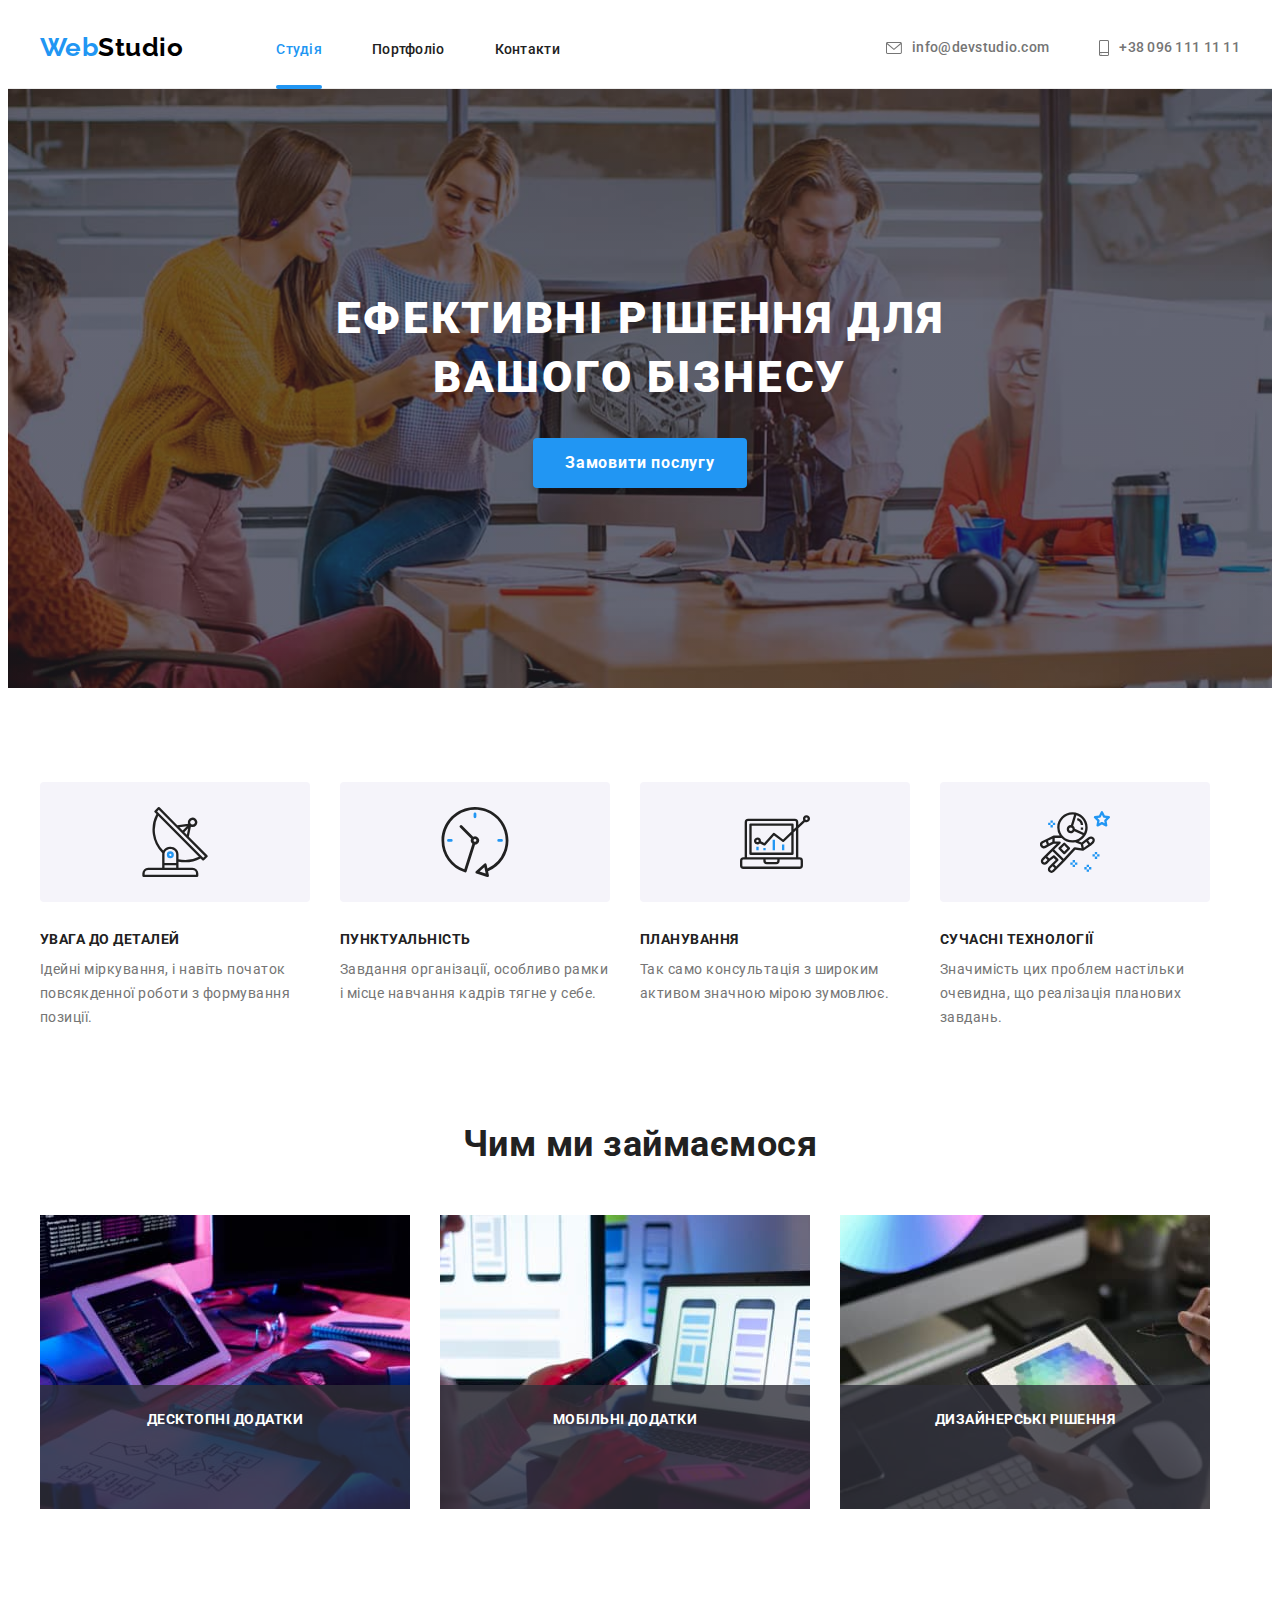
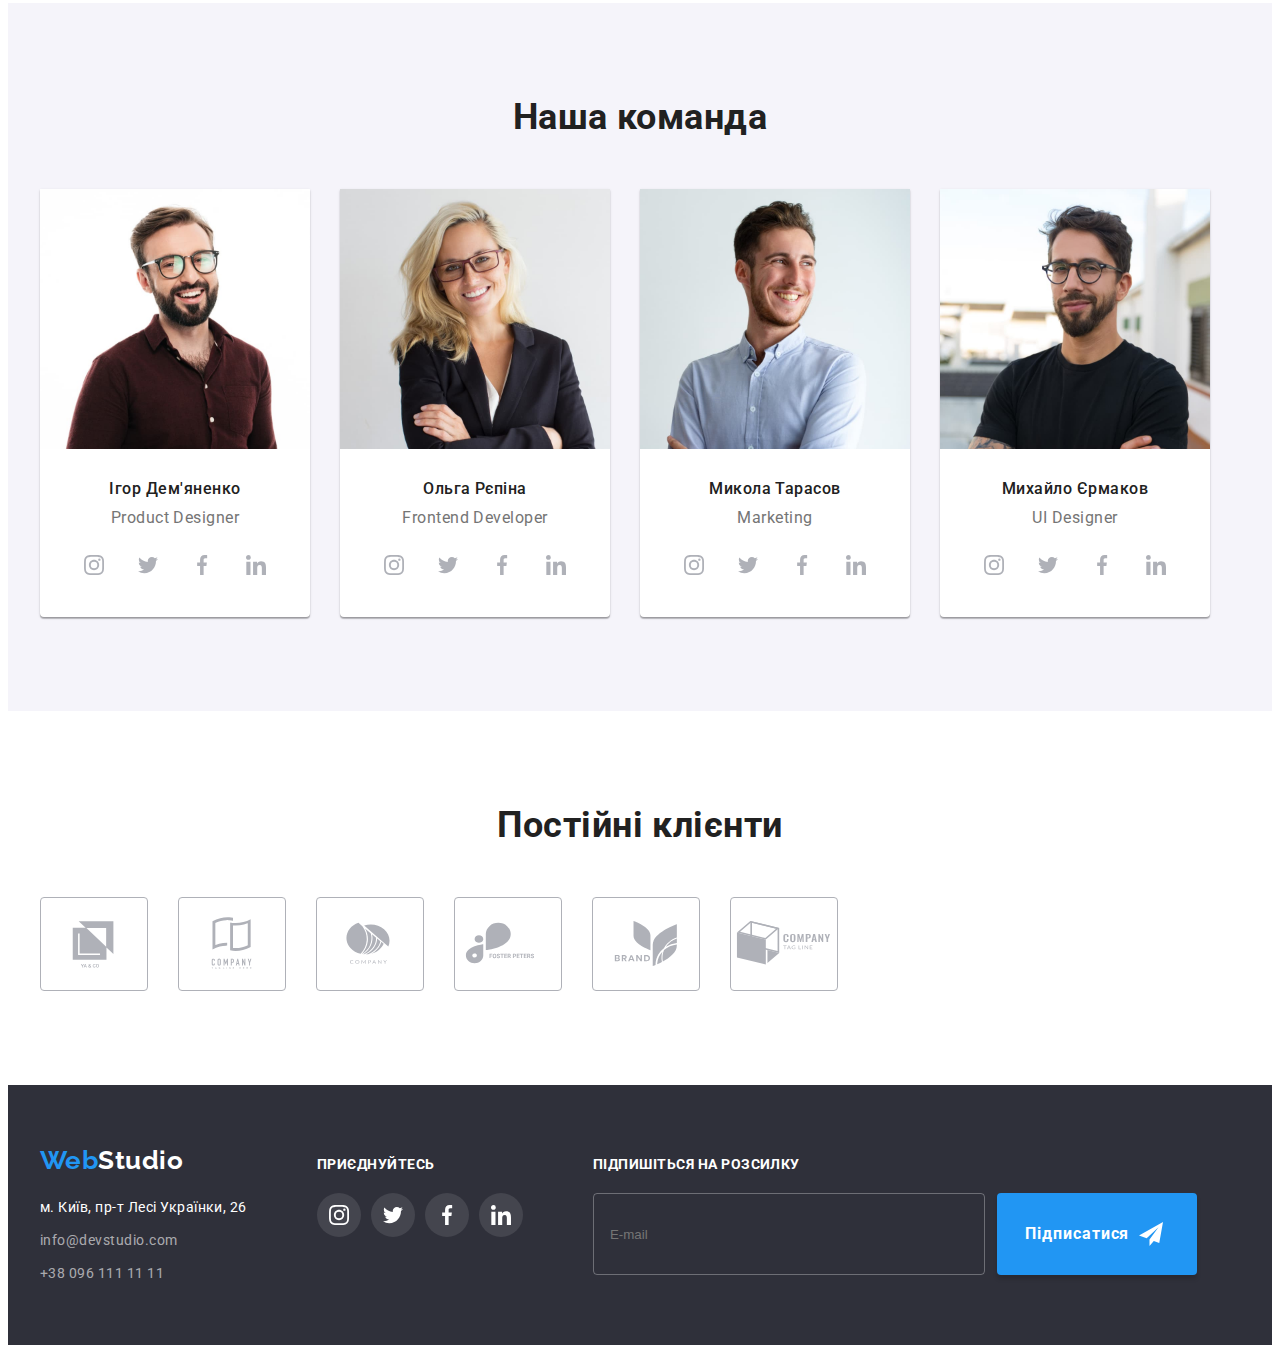
==== index.html @ df845942 "initiolisation commit" ====
<!DOCTYPE html>
<html lang="uk">
  <head>
    <meta charset="UTF-8" />
    <meta http-equiv="X-UA-Compatible" content="IE=edge" />
    <meta name="viewport" content="width=device-width, initial-scale=1.0" />
    <link
      rel="stylesheet"
      href="https://cdnjs.cloudflare.com/ajax/libs/modern-normalize/1.1.0/modern-normalize.min.css"
      integrity="sha512-wpPYUAdjBVSE4KJnH1VR1HeZfpl1ub8YT/NKx4PuQ5NmX2tKuGu6U/JRp5y+Y8XG2tV+wKQpNHVUX03MfMFn9Q=="
      crossorigin="anonymous"
      referrerpolicy="no-referrer"
    />
    <link rel="preconnect" href="https://fonts.googleapis.com" />
    <link rel="preconnect" href="https://fonts.gstatic.com" crossorigin />
    <link rel="preconnect" href="https://fonts.googleapis.com" />
    <link rel="preconnect" href="https://fonts.gstatic.com" crossorigin />
    <link
      href="https://fonts.googleapis.com/css2?family=Raleway:wght@700&family=Roboto:wght@400;500;700;900&display=swap"
      rel="stylesheet"
    />
    <link rel="stylesheet" href="./css/styles.css" />
    <title>WebStudio</title>
  </head>
  <body>
    <header class="header">
      <div class="container header-nav">
        <nav class="flex">
          <a class="logo-header" href="./index.html">
            Web<span class="logo-accent-header">Studio</span></a
          >
          <ul class="list flex main-nav">
            <li class="nav-item">
              <a class="main-nav-link link-current" href="./index.html"
                >Студія</a
              >
            </li>
            <li class="nav-item">
              <a class="main-nav-link" href="./portfolio.html">Портфоліо</a>
            </li>
            <li class="nav-item">
              <a class="main-nav-link" href="">Контакти</a>
            </li>
          </ul>
        </nav>
        <ul class="list flex auth-nav">
          <li class="auth-nav-item">
            <a class="auth-nav-link" href="mailto:info@devstudio.com"
              ><svg class="auth-nav-svg" width="16" height="12">
                <use
                  href="./images/Sprite-optimized.svg#icon-envelope"
                ></use></svg
              >info@devstudio.com</a
            >
          </li>
          <li class="auth-nav-item">
            <a class="auth-nav-link" href="tel:+380961111111"
              ><svg class="auth-nav-svg" width="10" height="16">
                <use
                  href="./images/Sprite-optimized.svg#icon-smartphone"
                ></use></svg
              >+38 096 111 11 11</a
            >
          </li>
        </ul>
      </div>
    </header>
    <main>
      <section class="main-section">
        <div class="container">
          <h1>
            Ефективні рішення для <br />
            вашого бізнесу
          </h1>
          <button class="main-button" type="button" data-modal-open>
            Замовити послугу
          </button>
        </div>
      </section>
      <div class="backdrop is-hidden" data-modal>
        <div class="modal">
          <button class="close-modal" data-modal-close>
            <svg width="11px" height="11px">
              <use href="./images/Sprite-optimized.svg#icon-close-modal"></use>
            </svg>
          </button>
          <form class="data-form form">
            <div class="form-title-container">
              <b class="form-title">Залиште свої дані, ми вам передзвонимо</b>
            </div>

            <div class="form-field">
              <label for="name" class="form-label">Ім'я</label>
              <div class="form-control">
                <input type="text name="name" id="name" class="form-input"/>
                <svg class="form-svg" width="18px" height="18px">
                  <use
                    href="./images/Sprite-optimized.svg#icon-person-form"
                  ></use>
                </svg>
              </div>
            </div>

            <div class="form-field">
              <label for="tel" class="form-label">Телефон</label>
              <div class="form-control">
                <input type="tel" name="tel" id="tel" class="form-input"/>
                <svg class="form-svg" width="18px" height="18px">
                  <use
                    href="./images/Sprite-optimized.svg#icon-phone-form"
                  ></use>
                </svg>
              </div>
            </div>

            <div class="form-field">
              <label for="mail" class="form-label">Пошта</label>
              <div class="form-control">
                <input type="email" name="mail" id="mail" class="form-input" />
                <svg class="form-svg" width="18px" height="18px">
                  <use
                    href="./images/Sprite-optimized.svg#icon-email-form"
                  ></use>
                </svg>
              </div>
            </div>

            <div class="form-field">
              <label for="comment" class="form-label">Коментар</label>
              <textarea
                name="comment"
                id="comment"
                rows="10"
                placeholder="Введіть текст"
              ></textarea>
            </div>
            <div class="checkbox-container">
              <label for="agreement" class="checkbox-label"
                ><input
                  type="checkbox"
                  name=""
                  id="agreement"
                  class="checkbox-input visually-hidden"
                />
                <svg class="checkbox-svg" width="16px" height="15px">
                  <use
                    href="./images/Sprite-optimized.svg#icon-check-form"
                  ></use></svg
                >Погоджуюся з розсилкою та приймаю
                <a href="#" class="agreement-link">Умови договору</a></label
              >
            </div>

            <div class="submit-button-container">
              <button type="submit" class="sumbit-button">Відправити</button>
            </div>
          </form>
        </div>
      </div>

      <section class="advantages-section">
        <div class="container">
          <h2 class="visually-hidden">особливості</h2>
          <ul class="list advantages">
            <li class="advantages-item">
              <div class="background-swg-adwantages">
                <svg width="70" height="70">
                  <use href="./images/Sprite-optimized.svg#icon-antenna"></use>
                </svg>
              </div>
              <h3 class="title-advantage">УВАГА ДО ДЕТАЛЕЙ</h3>
              <p class="text-advantages">
                Ідейні міркування, і навіть початок повсякденної роботи з
                формування позиції.
              </p>
            </li>
            <li class="advantages-item">
              <div class="background-swg-adwantages">
                <svg width="70" height="70">
                  <use href="./images/Sprite-optimized.svg#icon-clock"></use>
                </svg>
              </div>
              <h3 class="title-advantage">ПУНКТУАЛЬНІСТЬ</h3>
              <p class="text-advantages">
                Завдання організації, особливо рамки і місце навчання кадрів
                тягне у себе.
              </p>
            </li>
            <li class="advantages-item">
              <div class="background-swg-adwantages">
                <svg width="70" height="70">
                  <use href="./images/Sprite-optimized.svg#icon-diagram"></use>
                </svg>
              </div>
              <h3 class="title-advantage">ПЛАНУВАННЯ</h3>
              <p class="text-advantages">
                Так само консультація з широким активом значною мірою зумовлює.
              </p>
            </li>
            <li class="advantages-item">
              <div class="background-swg-adwantages">
                <svg width="70" height="70">
                  <use
                    href="./images/Sprite-optimized.svg#icon-astronaut"
                  ></use>
                </svg>
              </div>
              <h3 class="title-advantage">СУЧАСНІ ТЕХНОЛОГІЇ</h3>
              <p class="text-advantages">
                Значимість цих проблем настільки очевидна, що реалізація
                планових завдань.
              </p>
            </li>
          </ul>
        </div>
      </section>

      <section class="employment-section">
        <div class="container">
          <h2 class="employment-title">Чим ми займаємося</h2>
          <ul class="list employment">
            <li class="employment-item">
              <img
                src="images/pic1.jpg"
                alt="рука пише на клавіатурі"
                width="370"
              />
              <div class="employment-text">
                <h3 class="employment-title-img">Десктопні додатки</h3>
              </div>
            </li>
            <li class="employment-item">
              <img
                class="employment-image"
                src="images/pic2.jpg"
                alt="рука тримає телефон"
                width="370"
              />
              <div class="employment-text">
                <h3 class="employment-title-img">Мобільні додатки</h3>
              </div>
            </li>
            <li class="employment-item">
              <img
                src="images/pic3.jpg"
                alt="рука тримає планшет"
                width="370"
              />
              <div class="employment-text">
                <h3 class="employment-title-img">Дизайнерські рішення</h3>
              </div>
            </li>
          </ul>
        </div>
      </section>

      <section class="team-section">
        <div class="container">
          <h2 class="team-title">Наша команда</h2>
          <ul class="list team-list">
            <li class="card-team">
              <img
                src="images/Person1.jpg"
                alt="чоловік в окулярах"
                width="270"
              />
              <h3 class="card-team-title">Ігор Дем'яненко</h3>
              <p class="card-team-text">Product Designer</p>
              <ul class="net-list list">
                <li class="net-list-item">
                  <a href="" class="net-link">
                    <svg class="net-svg" width="20" height="20">
                      <use
                        href="./images/Sprite-optimized.svg#icon-instagram"
                      ></use></svg
                  ></a>
                </li>
                <li class="net-list-item">
                  <a href="" class="net-link"
                    ><svg class="net-svg" width="20" height="20">
                      <use
                        href="./images/Sprite-optimized.svg#icon-twitter"
                      ></use></svg
                  ></a>
                </li>
                <li class="net-list-item">
                  <a href="" class="net-link"
                    ><svg class="net-svg" width="20" height="20">
                      <use
                        href="./images/Sprite-optimized.svg#icon-facebook"
                      ></use></svg
                  ></a>
                </li>
                <li class="net-list-item">
                  <a href="" class="net-link"
                    ><svg class="net-svg" width="20" height="20">
                      <use
                        href="./images/Sprite-optimized.svg#icon-linkedin"
                      ></use></svg
                  ></a>
                </li>
              </ul>
            </li>
            <li class="card-team">
              <img
                src="images/Person2.jpg"
                alt="жінка в окулярах"
                width="270"
              />
              <h3 class="card-team-title">Ольга Рєпіна</h3>
              <p class="card-team-text">Frontend Developer</p>
              <ul class="net-list list">
                <li class="net-list-item">
                  <a href="" class="net-link">
                    <svg class="net-svg" width="20" height="20">
                      <use
                        href="./images/Sprite-optimized.svg#icon-instagram"
                      ></use></svg
                  ></a>
                </li>
                <li class="net-list-item">
                  <a href="" class="net-link"
                    ><svg class="net-svg" width="20" height="20">
                      <use
                        href="./images/Sprite-optimized.svg#icon-twitter"
                      ></use></svg
                  ></a>
                </li>
                <li class="net-list-item">
                  <a href="" class="net-link"
                    ><svg class="net-svg" width="20" height="20">
                      <use
                        href="./images/Sprite-optimized.svg#icon-facebook"
                      ></use></svg
                  ></a>
                </li>
                <li class="net-list-item">
                  <a href="" class="net-link"
                    ><svg class="net-svg" width="20" height="20">
                      <use
                        href="./images/Sprite-optimized.svg#icon-linkedin"
                      ></use></svg
                  ></a>
                </li>
              </ul>
            </li>
            <li class="card-team">
              <img
                src="images/Person3.jpg"
                alt="чоловік посміхається"
                width="270"
              />
              <h3 class="card-team-title">Микола Тарасов</h3>
              <p class="card-team-text">Marketing</p>
              <ul class="net-list list">
                <li class="net-list-item">
                  <a href="" class="net-link">
                    <svg class="net-svg" width="20" height="20">
                      <use
                        href="./images/Sprite-optimized.svg#icon-instagram"
                      ></use></svg
                  ></a>
                </li>
                <li class="net-list-item">
                  <a href="" class="net-link"
                    ><svg class="net-svg" width="20" height="20">
                      <use
                        href="./images/Sprite-optimized.svg#icon-twitter"
                      ></use></svg
                  ></a>
                </li>
                <li class="net-list-item">
                  <a href="" class="net-link"
                    ><svg class="net-svg" width="20" height="20">
                      <use
                        href="./images/Sprite-optimized.svg#icon-facebook"
                      ></use></svg
                  ></a>
                </li>
                <li class="net-list-item">
                  <a href="" class="net-link"
                    ><svg class="net-svg" width="20" height="20">
                      <use
                        href="./images/Sprite-optimized.svg#icon-linkedin"
                      ></use></svg
                  ></a>
                </li>
              </ul>
            </li>
            <li class="card-team">
              <img
                src="images/Person4.jpg"
                alt="чоловік в окулярах посміхається"
                width="270"
              />
              <h3 class="card-team-title">Михайло Єрмаков</h3>
              <p class="card-team-text">UI Designer</p>
              <ul class="net-list list">
                <li class="net-list-item">
                  <a href="" class="net-link">
                    <svg class="net-svg" width="20" height="20">
                      <use
                        href="./images/Sprite-optimized.svg#icon-instagram"
                      ></use></svg
                  ></a>
                </li>
                <li class="net-list-item">
                  <a href="" class="net-link"
                    ><svg class="net-svg" width="20" height="20">
                      <use
                        href="./images/Sprite-optimized.svg#icon-twitter"
                      ></use></svg
                  ></a>
                </li>
                <li class="net-list-item">
                  <a href="" class="net-link"
                    ><svg class="net-svg" width="20" height="20">
                      <use
                        href="./images/Sprite-optimized.svg#icon-facebook"
                      ></use></svg
                  ></a>
                </li>
                <li class="net-list-item">
                  <a href="" class="net-link"
                    ><svg class="net-svg" width="20" height="20">
                      <use
                        href="./images/Sprite-optimized.svg#icon-linkedin"
                      ></use></svg
                  ></a>
                </li>
              </ul>
            </li>
          </ul>
        </div>
      </section>
      <section class="clients-section">
        <div class="container">
          <h2 class="clients-title">Постійні клієнти</h2>
          <ul class="clients-list list">
            <li class="clients-list-item">
              <a href="" class="clients-link"
                ><svg class="clients-svg" width="106" height="60">
                  <use href="./images/Sprite-optimized.svg#icon-Logo"></use>
                </svg>
              </a>
            </li>
            <li class="clients-list-item">
              <a href="" class="clients-link"
                ><svg class="clients-svg" width="106" height="60">
                  <use href="./images/Sprite-optimized.svg#icon-Logo-1"></use>
                </svg>
              </a>
            </li>
            <li class="clients-list-item">
              <a href="" class="clients-link"
                ><svg class="clients-svg" width="106" height="60">
                  <use
                    href="./images/Sprite-optimized.svg#icon-Logo-2"
                  ></use></svg
              ></a>
            </li>
            <li class="clients-list-item">
              <a href="" class="clients-link"
                ><svg class="clients-svg" width="106" height="60">
                  <use
                    href="./images/Sprite-optimized.svg#icon-Logo-3"
                  ></use></svg
              ></a>
            </li>
            <li class="clients-list-item">
              <a href="" class="clients-link"
                ><svg class="clients-svg" width="106" height="60">
                  <use
                    href="./images/Sprite-optimized.svg#icon-Logo-4"
                  ></use></svg
              ></a>
            </li>
            <li class="clients-list-item">
              <a href="" class="clients-link"
                ><svg class="clients-svg" width="106" height="60">
                  <use
                    href="./images/Sprite-optimized.svg#icon-Logo-5"
                  ></use></svg
              ></a>
            </li>
          </ul>
        </div>
      </section>
    </main>
    <footer class="footer">
      <div class="container footer-container">
        <div class="footer-address">
          <a class="logo-footer" href="./index.html">
            Web<span class="logo-accent-footer">Studio</span></a
          >
          <address>
            <ul class="list footer-contacts">
              <li>
                <a
                  class="nav-link-footer"
                  href="https://goo.gl/maps/CPtrU1FHBa2aNyZL9"
                  target="_blank"
                  rel="noopener noreferrer nofollow"
                  >м. Київ, пр-т Лесі Українки, 26</a
                >
              </li>
              <li>
                <a class="nav-footer" href="info@devstudio.com"
                  >info@devstudio.com</a
                >
              </li>
              <li>
                <a class="nav-footer" href="+380961111111">+38 096 111 11 11</a>
              </li>
            </ul>
          </address>
        </div>
        <div>
          <h3 class="footer-link-title">приєднуйтесь</h3>
          <ul class="net-footer-list list">
            <li class="net-footer-list-item">
              <a href="" class="net-footer-link">
                <svg class="net-footer-svg" width="20" height="20">
                  <use
                    href="./images/Sprite-optimized.svg#icon-instagram"
                  ></use></svg
              ></a>
            </li>
            <li class="net-footer-list-item">
              <a href="" class="net-footer-link"
                ><svg class="net-footer-svg" width="20" height="20">
                  <use
                    href="./images/Sprite-optimized.svg#icon-twitter"
                  ></use></svg
              ></a>
            </li>
            <li class="net-footer-list-item">
              <a href="" class="net-footer-link"
                ><svg class="net-footer-svg" width="20" height="20">
                  <use
                    href="./images/Sprite-optimized.svg#icon-facebook"
                  ></use></svg
              ></a>
            </li>
            <li class="net-footer-list-item">
              <a href="" class="net-footer-link"
                ><svg class="net-footer-svg" width="20" height="20">
                  <use
                    href="./images/Sprite-optimized.svg#icon-linkedin"
                  ></use></svg
              ></a>
            </li>
          </ul>
        </div>
        <div>
          <form>
            <h3 class="footer-link-title">Підпишіться на розсилку</h3>
            <div class="footer-form">
              <label for="mail"
                ><input
                  type="email"
                  id="mail"
                  name="mail"
                  class="input-footer"
                  placeholder="E-mail"
              /></label>
              <button type="submit" class="footer-form-button">
                Підписатися <svg class="footer-button-svg" width="24" height="24">
                  <use
                    href="./images/Sprite-optimized.svg#icon-footer-button-svg"
                  ></use>
                </svg>
              </button>
              </div>
          </form>
        </div>
      </div>
    </footer>
    <script src="./js/modal.js"></script>
  </body>
</html>
---- css/styles.css ----
:root{
    --primary-text-color:#757575;
    --primary-title-color: #212121;
    --accent-color: #2196f3;
    --primary-white-color: #fff;
    --cubic-bezier: cubic-bezier(0.4, 0, 0.2, 1)
}

    .visually-hidden {
        position: absolute;
        white-space: nowrap;
        width: 1px;
        height: 1px;
        overflow: hidden;
        border: 0;
        padding: 0;
        clip: rect(0 0 0 0);
        clip-path: inset(50%);
        margin: -1px;}

        img {
            display: block;
            max-width: 100%;
            height: auto;
        }
    
        .list {
            list-style: none}

        h1,
        h2,
        h3,
        h4,
        h5,
        h6,
        p,
        ul {
        padding: 0;
        margin: 0;
        }
        
    .container {
        width: 1200px;
        margin-left: auto;
        margin-right: auto;
        padding: 0 15px;

    }

    .flex {
        display: flex;
        align-items: center;
    }

    .header{
        border-bottom: 1px solid #ECECEC;
    }

    .header-nav{
        display: flex; 
        align-items: center;
        justify-content: space-between;
        }

.logo-header {
    margin-right: 93px;

    color: var(--accent-color);
    font-size: 26px;
    line-height: 1.19;
    font-family: "Raleway", sans-serif;
    font-weight: 700;
    }


body{
    background-color: var(--primary-white-color);
    color: var(--primary-text-color);
    font-family: "Roboto", sans-serif;
    letter-spacing: 0.03em;}

.logo-accent-header{   
    color: #000;}

.logo-accent-footer{
    color: var(--primary-white-color);
}




.main-nav .nav-item:not(:last-child){
    margin-right: 50px;
}

.main-nav-link {
    position: relative;
        padding-top: 32px;
    padding-bottom: 32px;
    
    color: var(--primary-title-color);
    font-weight: 500;
font-size: 14px;
line-height: 1.14;
letter-spacing: 0.02em;

transition: color 250ms var(--cubic-bezier);
}

.main-nav-link::after{
    position: absolute;
    content: '';
    left: 0;
    bottom: 0;
    transform: scaleX(0);
    transition: transform 250ms var(--cubic-bezier);

    
    width: 100%;
    height: 4px;

    background-color: #2196F3;
border-radius: 2px;
}

.main-nav-link:hover::after{
    transform: scaleX(1);

}

.flex .logo-header{
    padding: 24px 0 25px 0;
}

.main-nav-link:hover, .main-nav-link:focus {
color: var(--accent-color);}

.link-current {
    color: var(--accent-color);
    
}

.link-current::after {
    transform: scaleX(1);
        
}


.auth-nav-link {
    display: flex;
    align-items: center;
    gap: 10px;
    padding-top: 32px;
    padding-bottom: 32px;
    
    color: var(--primary-text-color);
    font-weight: 500;
font-size: 14px;
line-height: 1.14;
letter-spacing: 0.02em;

transition: color 250ms var(--cubic-bezier);
}

.auth-nav-link:hover, .auth-nav-link:focus { 
    color: var(--accent-color);
}

.auth-nav-link:hover .auth-nav-svg, .auth-nav-link:focus .auth-nav-svg { 
    fill: var(--accent-color);
}

    .auth-nav .auth-nav-item:not(:last-child){
        margin-right: 50px;
    }

    .auth-nav-svg{
        fill: var(--primary-text-color);
        transition: fill 250ms var(--cubic-bezier);
        }


.main-section{
    padding-top: 200px;
    padding-bottom: 200px;

    text-align: center;

    background-color:#C4C4C4;
    background-image: linear-gradient(to right, rgba(47, 48, 58, 0.4), rgba(47, 48, 58, 0.4)), url(../images/hero-optimized.jpg);
background-repeat: no-repeat;
background-position: 50% 50%;
max-width: 1600px;
margin: 0 auto;
background-size: cover;
}

h1{
    text-align: center;
        margin-left: auto;
    margin-right: auto;

    font-weight: 900;
font-size: 44px;
line-height: 1.35;
letter-spacing: 0.06em;
text-transform: uppercase;
color: var(--primary-white-color); }

.main-button{
margin-top: 30px;
padding: 10px 32px;
border: 0;

    color: var(--primary-white-color);
    background-color: var(--accent-color);
    font-family: inherit;
    font-weight: 700;
font-size: 16px;
line-height: 1.9;
letter-spacing: 0.05em;
box-shadow: 0px 4px 4px rgba(0, 0, 0, 0.15);
border-radius: 4px;
cursor: pointer; 

transition: background-color 250ms var(--cubic-bezier);
}

.main-button:hover, .main-button:focus {
    background-color: #188CE8;
}

.backdrop.is-hidden{
    opacity: 0;
    visibility: hidden;
    pointer-events: none;
}

.backdrop{
    position: fixed;
    top: 0;
    left: 0;
    z-index: 1;
    opacity: 1;

    width: 100%;
    height: 100%;
    background-color:rgba(0, 0, 0, 0.2);

    transition: opacity 250ms var(--cubic-bezier), visibility 250ms var(--cubic-bezier) ;
    }

    .backdrop.is-hidden .modal{
     transform: translate(-50%, -50%) scale(1.1);
     
     
    }

.modal{
    position: absolute;
    top: 50%;
    left: 50%;
    

    width: 528px;
    height: 581px;
    
    background-color: #fff;
    transform: translate(-50%, -50%) scale(1);
    transition: transform 250ms var(--cubic-bezier);
}

.close-modal{
    position: absolute;
    right: 8px;
    top: 8px;
   
    width: 30px;
    height: 30px;
    border-radius: 50%;
    border: 1px solid rgba(0, 0, 0, 0.1);
    cursor: pointer;

    background-color: var(--primary-white-color);
       
    transition: fill 250ms var(--cubic-bezier);
}

.close-modal:hover, .close-modal:focus{
    fill: var(--accent-color);
}

.advantages-section{
padding-top: 94px;
padding-bottom: 94px;}

.advantages {
    display: flex;
    
}

.background-swg-adwantages{
    height: 120px;
    background-color: #F5F4FA;
    margin-bottom: 30px;
    display: flex;
    align-items: center;
    justify-content: center;
    border-radius: 4px;
}

.form{
    width: 528px;
    padding: 40px;
}

.form-title-container{
    margin-bottom: 12px;
    text-align: center;
}

.form-title{
font-weight: 700;
font-size: 20px;
line-height: 1.15;

color: #212121;
}

.form-field{
    display: flex;
    flex-direction: column;
    margin-bottom: 10px;
}

.form-field input{
    height: 40px;
    padding-left: 40px;
    width: 100%;

    border: 1px solid rgba(33, 33, 33, 0.2);
    border-radius: 4px;
}

.form-field input::placeholder{
    color: rgba(117, 117, 117, 0.5);
    }

.form-label{
    margin-bottom: 4px;

    font-size: 12px;
}


textarea{
    height: 120px;
    padding: 12px 16px;

    resize: none;
    font-size: 12px;
    
    border: 1px solid rgba(33, 33, 33, 0.2);
    border-radius: 4px;

    transition: border-color 250ms var(--cubic-bezier);
}

textarea:hover, textarea:focus{
    border-color: var(--accent-color);
}

.checkbox-container{
    position: relative;
    display: flex;
    
    margin-top: 20px;
    
    font-size: 14px;
    line-height: 1.7;
    
}

.checkbox-svg{
    position: absolute;
    top: 50%;
    left: 14px;
    transform: translateY(-50%);

    fill: var(--primary-white-color);
    border: 2px solid #000;
    border-radius: 2px;
    background-color: var(--primary-white-color);
}

.agreement-link{
    position: relative;

    color: var(--accent-color);
    
}

.agreement-link::after{
    position: absolute;
    content: '';
    left: 0;
    bottom: 0;
    width: 100%;
    border-bottom: 1px solid var(--accent-color);
    
    

}

.checkbox-label{
    padding-left: 37px;
}


.checkbox-input:checked + .checkbox-svg{
    fill: var(--primary-white-color);
    background-color: var(--accent-color);
    border: none;
}  


.sumbit-button{
    margin-top: 30px;
    padding: 10px 52px;
    border: 0;
    
    color: var(--primary-white-color);
    background-color: var(--accent-color);
    font-family: inherit;
    font-weight: 700;
    font-size: 16px;
    line-height: 1.9;
    letter-spacing: 0.06em;
    box-shadow: 0px 4px 4px rgba(0, 0, 0, 0.15);
    border-radius: 4px;
    cursor: pointer; 
    
    transition: background-color 250ms var(--cubic-bezier);
    }
    
    .sumbit-button:hover, .sumbit-button:focus {
        background-color: #188CE8;
    }

.submit-button-container{
    display: flex;
    justify-content: center;
}

.form-control{
    position: relative;
}

.form-input{
    font-size: 14px;
    transition: border-color 250ms var(--cubic-bezier);
}

.form-input:hover, .form-input:focus {
    border-color: var(--accent-color);
}

.form-input:hover + .form-svg, .form-input:focus + .form-svg{
    fill: var(--accent-color);
}


.form-svg{
    position: absolute;
    top: 50%;
    left: 12px;
    transform: translateY(-50%);
    transition: fill 250ms var(--cubic-bezier);

    }

.advantages-item{
        width: 270px;
    
}

.advantages-item:not(:last-child){
    margin-right: 30px;
    margin-left: 0;
}

.title-advantage{
    margin-bottom: 10px;
    font-weight: 700;
font-size: 14px;
line-height: 1.14;

color: var(--primary-title-color);}

.text-advantages{
    font-weight: 400;
font-size: 14px;
line-height: 1.7;
}

.employment-section{
    padding-bottom: 94px;
}

.employment-title{
    margin-bottom: 50px;
    text-align: center;
    font-weight: 700;
    font-size: 36px;
    line-height: 1.16;
    
    color: var(--primary-title-color)}

.employment{
    display: flex;
        }

    .employment-item:not(:last-child){
        margin-right: 30px;
    }

    .employment-item{
        position: relative;
        overflow: hidden;
        }

    .employment-text{
        position: absolute;
        width: 100%;
        height: 70px;
        bottom: 0;
                                     
        padding-top: 27px;
        padding-bottom: 27px;

        background-color: rgba(47, 48, 58, 0.8);
    }

    .employment-title-img{
        font-weight: 700;
        font-size: 14px;
line-height: 1.14;
text-align: center;
text-transform: uppercase;

color: #FFFFFF;
    }

    

.team-section {
    padding-top: 94px;
    padding-bottom: 94px;
    background-color: #f5f4fA;}

.team-title{
        margin-bottom: 50px;
    
    text-align: center;
    font-weight: 700;
    font-size: 36px;
    line-height: 1.16;
        color: var(--primary-title-color)}

        .team-list{
            display: flex;
                    }

    

.card-team{ background-color: var(--primary-white-color);
width: 270px;
box-shadow: 0px 1px 3px rgba(0, 0, 0, 0.12), 0px 1px 1px rgba(0, 0, 0, 0.14), 0px 2px 1px rgba(0, 0, 0, 0.2);
border-radius: 0px 0px 4px 4px;

}

.card-team:not(:last-child){
    margin-right: 30px;
}

.card-team-title{
    margin-bottom: 10px;
    margin-top: 30px;

    font-weight: 500;
font-size: 16px;
line-height: 1.2;
text-align: center;
color: var(--primary-title-color);}

.card-team-text {
margin-bottom: 16px;

    font-size: 16px;
line-height: 1.2;
text-align: center;
}

.net-list{
    display: flex;
    justify-content: center;
    gap: 10px;
    padding-bottom: 30px;
}


.net-link {
    display: flex;
    justify-content: center;
    align-items: center;
    height: 44px;
    width: 44px;
    border-radius: 50%;
    
    transition: background-color 250ms var(--cubic-bezier);
   }

.net-link:hover, .net-link:focus{
    background-color: var(--accent-color);
    border-radius: 50%;
}

.net-link:hover .net-svg, .net-link:focus .net-svg{
    fill: var(--primary-white-color);

}

.net-svg{
    fill: #AFB1B8;
    transition: fill 250ms var(--cubic-bezier);
}


.clients-section {
    padding-top: 94px;
    padding-bottom: 94px;
}

.clients-title {
    margin-bottom: 50px;
    
    text-align: center;
    font-weight: 700;
    font-size: 36px;
    line-height: 1.16;
        color: var(--primary-title-color)
}

.clients-list {
    display: flex;
    gap: 30px;
}
.clients-list-item {
    width: calc((100%-150px)/6);
    
}

.clients-link {
    display: flex;
    justify-content: center;
    align-items: center;
    height: 92px;

    border: 1px solid #AFB1B8;
    border-radius: 4px;
   
    transition: border 250ms var(--cubic-bezier);
    }

    .clients-link:hover, .clients-link:focus{
        border: 1px solid var(--accent-color);
        border-radius: 4px; 
    }

    .clients-link:hover .clients-svg,.clients-link:focus .clients-svg{
        fill: var(--accent-color);
    }

.clients-svg{
    fill: #AFB1B8;
    transition: fill 250ms var(--cubic-bezier);
}



.logo-footer {
    display: block;
margin-bottom: 20px;

    color: var(--accent-color);
    font-size: 26px;
    line-height: 1.19;
    font-family: "Raleway", sans-serif;
    font-weight: 700;
    }
.footer-address{
    display: flex;
    flex-direction: column;
    
}

.footer-container{
    display: flex;
    align-items: baseline;
    gap: 70px;
}

.footer-link{
    padding-top: 12px;
}

.footer-link-title{
padding-bottom: 20px;

font-weight: 700;
font-size: 14px;
line-height: 1.14;
text-transform: uppercase;

color: var(--primary-white-color);


}

    .footer-contacts{
        display: flex;
        flex-direction: column;
        gap: 9px;
        }

    .net-footer-list{
        display: flex;
        justify-content: center;
        gap: 10px;
        
    }
    
    
    .net-footer-link {
        display: flex;
        justify-content: center;
        align-items: center;
        height: 44px;
        width: 44px;

        background-color: rgba(255, 255, 255, 0.1);
        border-radius: 50%;
 
        transition: background-color 250ms var(--cubic-bezier);
        }
    
    .net-footer-link:hover, .net-footer-link:focus{
        background-color: var(--accent-color);
        border-radius: 50%;
    }
    
    
    .net-footer-svg{
        fill: var(--primary-white-color)
    }

a {text-decoration: none;}

.portfolio{
padding-top: 94px;
padding-bottom: 94px;    
}

.portfolio-list{
    display: flex;
    justify-content: center;

    margin-bottom: 50px;
}

.portfolio-button-item:not(:last-child){
    margin-right: 8px;
}

    .portfolio-button{
        display: inline-block;
        padding: 6px 22px;

font-family: inherit;
font-weight: 500;
font-size: 16px;
line-height: 1.6;
text-align: center;
border-radius: 4px;
border: 0;
color: var(--primary-title-color);

transition: background-color 250ms var(--cubic-bezier),box-shadow 250ms var(--cubic-bezier),color 250ms var(--cubic-bezier);

}

.portfolio-button:hover, .portfolio-button:focus, .portfolio-button:active{
    color: var(--primary-white-color);
    background-color: var(--accent-color);
    box-shadow: 0px 3px 1px rgba(0, 0, 0, 0.1), 0px 1px 2px rgba(0, 0, 0, 0.08), 0px 2px 2px rgba(0, 0, 0, 0.12);
border-radius: 4px;}

.portfolio-card-title {
    margin-bottom: 4px;

font-weight: 700;
font-size: 18px;
line-height: 2;
letter-spacing: 0.06em;
color: var(--primary-title-color);}

.portfolio-card-border{
    padding: 20px 24px;

    border-bottom: 1px solid #EEEEEE;
    border-left: 1px solid #EEEEEE;
    border-right: 1px solid #EEEEEE;
    }

.galary-list{
    display: flex;
    flex-wrap: wrap;
    margin: -15px;
    }

.galary-list-item{
    width: 370px;
    margin: 15px;
    
}

.galary-list-link{
    display: block;

    transition: box-shadow 250ms var(--cubic-bezier);
}

.galary-list-link:hover, .galary-list-link:focus{
    box-shadow: 0px 1px 1px rgba(0, 0, 0, 0.12), 0px 4px 4px rgba(0, 0, 0, 0.06), 1px 4px 6px rgba(0, 0, 0, 0.16);
}


.overlay-galary-picture {
    position: relative;
    overflow: hidden;
    
}
.overlay-galary-text {
    position: absolute;
    width: 100%;
    height: 100%;
    transition: transform 250ms cubic-bezier(0.4, 0, 0.2, 1);
    
    padding: 63px 24px;

    background-color: rgba(33, 150, 243, 0.9);
    
}

.galary-list-link:hover .overlay-galary-text, .galary-list-link:focus .overlay-galary-text {
    transform: translateY(-100%);
    
    }

.text{
    color: var(--primary-white-color);
    font-size: 18px;
    line-height: 1.55;
}

.text-galary-list{
    color: var(--primary-text-color);
    font-size: 16px;
    line-height: 1.875;
}

.footer {
    background-color: #2f303a;
    padding: 60px 0;

}


address{font-style: normal;}

.nav-footer {
    font-weight: 400;
    font-size: 14px;
    line-height: 1.7;
    color: rgba(255, 255, 255, 0.6);
    
    transition: color 250ms var(--cubic-bezier);
    }

.nav-link-footer{
    font-weight: 400;
    font-size: 14px;
    line-height: 1.7;
    
    color: var(--primary-white-color);
    
}

    .nav-footer:hover, .nav-footer:focus {
        color: var(--accent-color);
    }

    .footer-form-button{
        display: flex;
        align-items: center;
        gap: 10px;

        padding: 10px 28px;
        border: 0;
        min-width: 200px;
        
        text-align: left;
        color: var(--primary-white-color);
        background-color: var(--accent-color);
        font-family: inherit;
        font-weight: 700;
        font-size: 16px;
        line-height: 1.9;
        letter-spacing: 0.06em;
        box-shadow: 0px 4px 4px rgba(0, 0, 0, 0.15);
        border-radius: 4px;
        cursor: pointer; 
        
        transition: background-color 250ms var(--cubic-bezier);
        }
    
.footer-form-button:hover, .footer-form-button:focus {
background-color: #188CE8;
}

.footer-button-svg{
    fill: var(--primary-white-color);
}

.footer-form{
    display: flex;
    gap: 12px;
}

.input-footer{
width: 358px;
height: 50px;

padding: 15px 16px;


background-color: transparent;
color: var(--primary-white-color);

border: 1px solid rgba(255, 255, 255, 0.3);
border-radius: 4px;
}


input:-webkit-autofill,
input:-webkit-autofill:focus {
    transition: background-color 600000s 0s, color 600000s 0s;
}
input[data-autocompleted] {
    background-color: transparent !important;
}

.current{background-color: var(--accent-color);
color: var(--primary-white-color);}
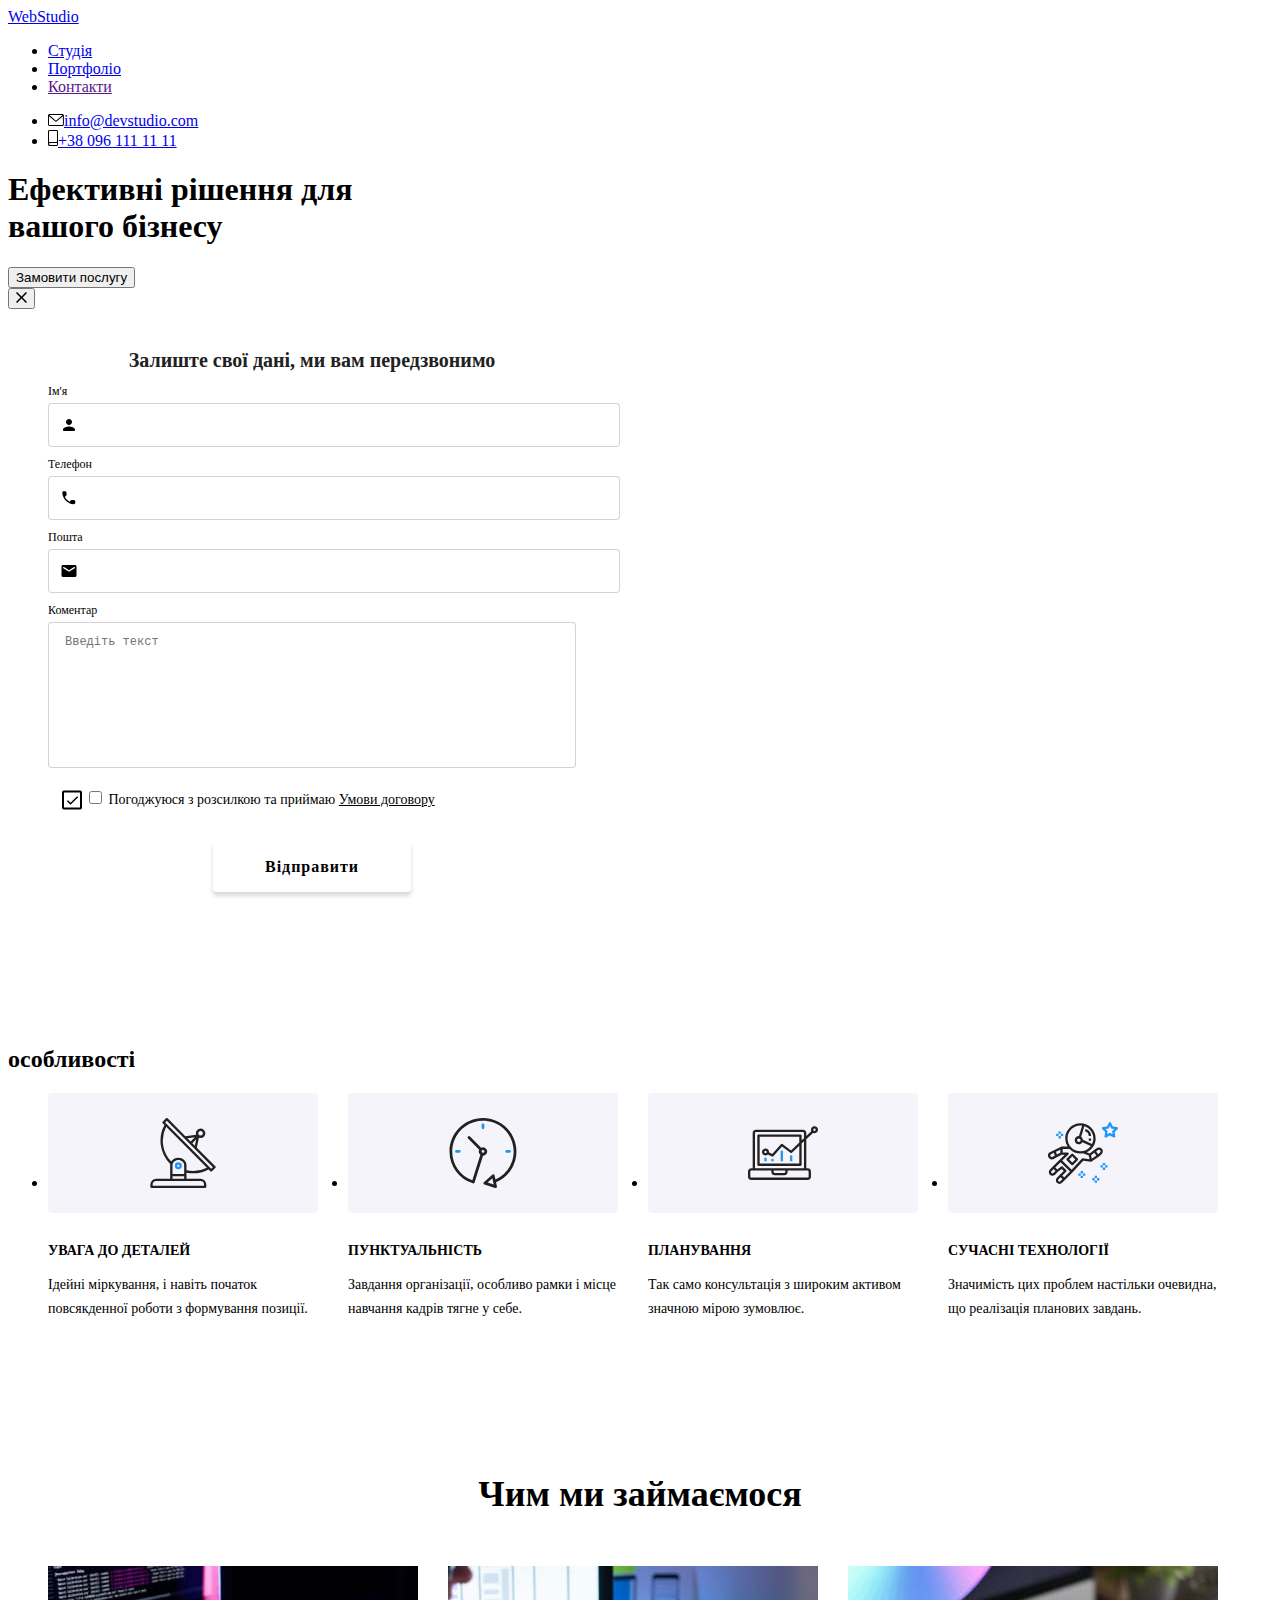
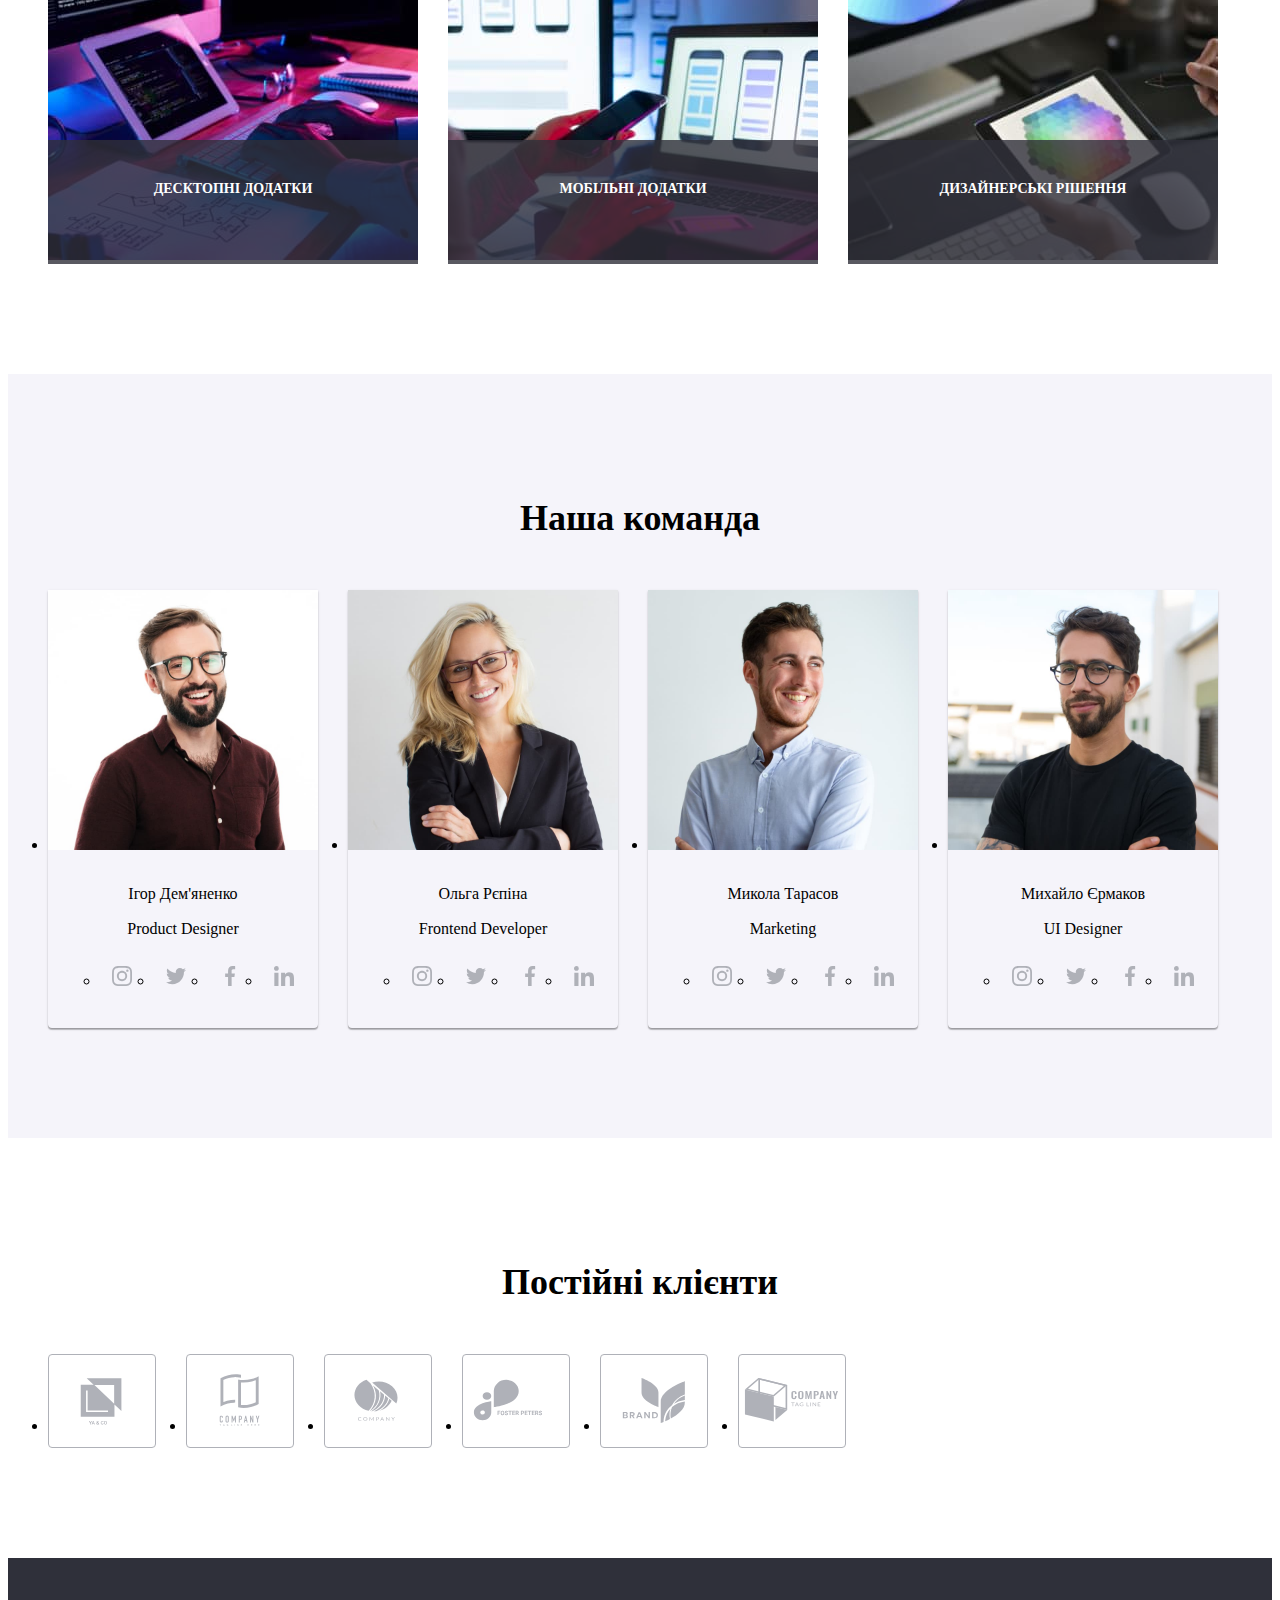
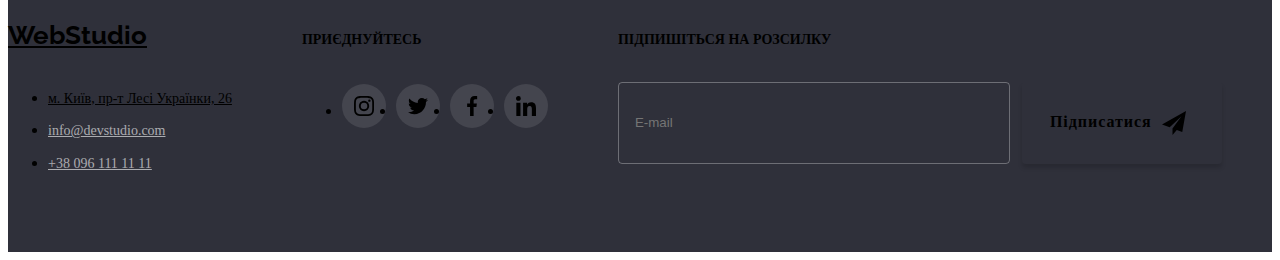
==== commit cd864b35: "started add sass in project" ====
--- a/index.html
+++ b/index.html
@@ -26,36 +26,36 @@
     <header class="header">
       <div class="container header-nav">
         <nav class="flex">
-          <a class="logo-header" href="./index.html">
-            Web<span class="logo-accent-header">Studio</span></a
+          <a class="header__logo" href="./index.html">
+            Web<span class="header__logo-accent">Studio</span></a
           >
           <ul class="list flex main-nav">
-            <li class="nav-item">
-              <a class="main-nav-link link-current" href="./index.html"
+            <li class="main-nav__item">
+              <a class="main-nav__link link-current" href="./index.html"
                 >Студія</a
               >
             </li>
-            <li class="nav-item">
-              <a class="main-nav-link" href="./portfolio.html">Портфоліо</a>
-            </li>
-            <li class="nav-item">
-              <a class="main-nav-link" href="">Контакти</a>
+            <li class="main-nav__item">
+              <a class="main-nav__link" href="./portfolio.html">Портфоліо</a>
+            </li>
+            <li class="main-nav__item">
+              <a class="main-nav__link" href="">Контакти</a>
             </li>
           </ul>
         </nav>
         <ul class="list flex auth-nav">
-          <li class="auth-nav-item">
-            <a class="auth-nav-link" href="mailto:info@devstudio.com"
-              ><svg class="auth-nav-svg" width="16" height="12">
+          <li class="auth-nav__item">
+            <a class="auth-nav__link" href="mailto:info@devstudio.com"
+              ><svg class="auth-nav__icon" width="16" height="12">
                 <use
                   href="./images/Sprite-optimized.svg#icon-envelope"
                 ></use></svg
               >info@devstudio.com</a
             >
           </li>
-          <li class="auth-nav-item">
-            <a class="auth-nav-link" href="tel:+380961111111"
-              ><svg class="auth-nav-svg" width="10" height="16">
+          <li class="auth-nav__item">
+            <a class="auth-nav__link" href="tel:+380961111111"
+              ><svg class="auth-nav__icon" width="10" height="16">
                 <use
                   href="./images/Sprite-optimized.svg#icon-smartphone"
                 ></use></svg
@@ -72,28 +72,31 @@
             Ефективні рішення для <br />
             вашого бізнесу
           </h1>
-          <button class="main-button" type="button" data-modal-open>
+          <button class="main-section__button" type="button" data-modal-open>
             Замовити послугу
           </button>
         </div>
       </section>
       <div class="backdrop is-hidden" data-modal>
         <div class="modal">
-          <button class="close-modal" data-modal-close>
+          <button class="modal__button" data-modal-close>
             <svg width="11px" height="11px">
               <use href="./images/Sprite-optimized.svg#icon-close-modal"></use>
             </svg>
           </button>
           <form class="data-form form">
-            <div class="form-title-container">
-              <b class="form-title">Залиште свої дані, ми вам передзвонимо</b>
+            <div class="form-container">
+              <b class="form-container__title"
+                >Залиште свої дані, ми вам передзвонимо</b
+              >
             </div>
 
             <div class="form-field">
-              <label for="name" class="form-label">Ім'я</label>
+              <label for="name" class="form-field__label">Ім'я</label>
               <div class="form-control">
-                <input type="text name="name" id="name" class="form-input"/>
-                <svg class="form-svg" width="18px" height="18px">
+                <input type="text name="name" id="name"
+                class="form-field__input"/>
+                <svg class="form-field__icon" width="18px" height="18px">
                   <use
                     href="./images/Sprite-optimized.svg#icon-person-form"
                   ></use>
@@ -102,10 +105,15 @@
             </div>
 
             <div class="form-field">
-              <label for="tel" class="form-label">Телефон</label>
+              <label for="tel" class="form-field__label">Телефон</label>
               <div class="form-control">
-                <input type="tel" name="tel" id="tel" class="form-input"/>
-                <svg class="form-svg" width="18px" height="18px">
+                <input
+                  type="tel"
+                  name="tel"
+                  id="tel"
+                  class="form-field__input"
+                />
+                <svg class="form-field__icon" width="18px" height="18px">
                   <use
                     href="./images/Sprite-optimized.svg#icon-phone-form"
                   ></use>
@@ -114,10 +122,15 @@
             </div>
 
             <div class="form-field">
-              <label for="mail" class="form-label">Пошта</label>
+              <label for="mail" class="form-field__label">Пошта</label>
               <div class="form-control">
-                <input type="email" name="mail" id="mail" class="form-input" />
-                <svg class="form-svg" width="18px" height="18px">
+                <input
+                  type="email"
+                  name="mail"
+                  id="mail"
+                  class="form-field__input"
+                />
+                <svg class="form-field__icon" width="18px" height="18px">
                   <use
                     href="./images/Sprite-optimized.svg#icon-email-form"
                   ></use>
@@ -126,7 +139,7 @@
             </div>
 
             <div class="form-field">
-              <label for="comment" class="form-label">Коментар</label>
+              <label for="comment" class="form-field__label">Коментар</label>
               <textarea
                 name="comment"
                 id="comment"
@@ -135,24 +148,32 @@
               ></textarea>
             </div>
             <div class="checkbox-container">
-              <label for="agreement" class="checkbox-label"
+              <label for="agreement" class="checkbox-container__label"
                 ><input
                   type="checkbox"
                   name=""
                   id="agreement"
-                  class="checkbox-input visually-hidden"
+                  class="checkbox-container__input visually-hidden"
                 />
-                <svg class="checkbox-svg" width="16px" height="15px">
+                <svg
+                  class="checkbox-container__icon"
+                  width="16px"
+                  height="15px"
+                >
                   <use
                     href="./images/Sprite-optimized.svg#icon-check-form"
                   ></use></svg
                 >Погоджуюся з розсилкою та приймаю
-                <a href="#" class="agreement-link">Умови договору</a></label
+                <a href="#" class="checkbox-container__link"
+                  >Умови договору</a
+                ></label
               >
             </div>
 
-            <div class="submit-button-container">
-              <button type="submit" class="sumbit-button">Відправити</button>
+            <div class="submit-container">
+              <button type="submit" class="submit-container__button">
+                Відправити
+              </button>
             </div>
           </form>
         </div>
@@ -161,52 +182,52 @@
       <section class="advantages-section">
         <div class="container">
           <h2 class="visually-hidden">особливості</h2>
-          <ul class="list advantages">
-            <li class="advantages-item">
-              <div class="background-swg-adwantages">
+          <ul class="list advantages-section__list">
+            <li class="advantages-section__item">
+              <div class="advantages-section__image">
                 <svg width="70" height="70">
                   <use href="./images/Sprite-optimized.svg#icon-antenna"></use>
                 </svg>
               </div>
-              <h3 class="title-advantage">УВАГА ДО ДЕТАЛЕЙ</h3>
-              <p class="text-advantages">
+              <h3 class="advantages-section__title">УВАГА ДО ДЕТАЛЕЙ</h3>
+              <p class="advantages-section__text">
                 Ідейні міркування, і навіть початок повсякденної роботи з
                 формування позиції.
               </p>
             </li>
-            <li class="advantages-item">
-              <div class="background-swg-adwantages">
+            <li class="advantages-section__item">
+              <div class="advantages-section__image">
                 <svg width="70" height="70">
                   <use href="./images/Sprite-optimized.svg#icon-clock"></use>
                 </svg>
               </div>
-              <h3 class="title-advantage">ПУНКТУАЛЬНІСТЬ</h3>
-              <p class="text-advantages">
+              <h3 class="advantages-section__title">ПУНКТУАЛЬНІСТЬ</h3>
+              <p class="advantages-section__text">
                 Завдання організації, особливо рамки і місце навчання кадрів
                 тягне у себе.
               </p>
             </li>
-            <li class="advantages-item">
-              <div class="background-swg-adwantages">
+            <li class="advantages-section__item">
+              <div class="advantages-section__image">
                 <svg width="70" height="70">
                   <use href="./images/Sprite-optimized.svg#icon-diagram"></use>
                 </svg>
               </div>
-              <h3 class="title-advantage">ПЛАНУВАННЯ</h3>
-              <p class="text-advantages">
+              <h3 class="advantages-section__title">ПЛАНУВАННЯ</h3>
+              <p class="advantages-section__text">
                 Так само консультація з широким активом значною мірою зумовлює.
               </p>
             </li>
-            <li class="advantages-item">
-              <div class="background-swg-adwantages">
+            <li class="advantages-section__item">
+              <div class="advantages-section__image">
                 <svg width="70" height="70">
                   <use
                     href="./images/Sprite-optimized.svg#icon-astronaut"
                   ></use>
                 </svg>
               </div>
-              <h3 class="title-advantage">СУЧАСНІ ТЕХНОЛОГІЇ</h3>
-              <p class="text-advantages">
+              <h3 class="advantages-section__title">СУЧАСНІ ТЕХНОЛОГІЇ</h3>
+              <p class="advantages-section__text">
                 Значимість цих проблем настільки очевидна, що реалізація
                 планових завдань.
               </p>
@@ -217,37 +238,38 @@
 
       <section class="employment-section">
         <div class="container">
-          <h2 class="employment-title">Чим ми займаємося</h2>
-          <ul class="list employment">
-            <li class="employment-item">
+          <h2 class="employment-section__title">Чим ми займаємося</h2>
+          <ul class="list employment-section__list">
+            <li class="employment-section__item">
               <img
                 src="images/pic1.jpg"
                 alt="рука пише на клавіатурі"
                 width="370"
               />
-              <div class="employment-text">
-                <h3 class="employment-title-img">Десктопні додатки</h3>
-              </div>
-            </li>
-            <li class="employment-item">
+              <div class="employment-section__text">
+                <h3 class="employment-section__subtitle">Десктопні додатки</h3>
+              </div>
+            </li>
+            <li class="employment-section__item">
               <img
-                class="employment-image"
                 src="images/pic2.jpg"
                 alt="рука тримає телефон"
                 width="370"
               />
-              <div class="employment-text">
-                <h3 class="employment-title-img">Мобільні додатки</h3>
-              </div>
-            </li>
-            <li class="employment-item">
+              <div class="employment-section__text">
+                <h3 class="employment-section__subtitle">Мобільні додатки</h3>
+              </div>
+            </li>
+            <li class="employment-section__item">
               <img
                 src="images/pic3.jpg"
                 alt="рука тримає планшет"
                 width="370"
               />
-              <div class="employment-text">
-                <h3 class="employment-title-img">Дизайнерські рішення</h3>
+              <div class="employment-section__text">
+                <h3 class="employment-section__subtitle">
+                  Дизайнерські рішення
+                </h3>
               </div>
             </li>
           </ul>
@@ -256,44 +278,44 @@
 
       <section class="team-section">
         <div class="container">
-          <h2 class="team-title">Наша команда</h2>
-          <ul class="list team-list">
-            <li class="card-team">
+          <h2 class="team-section__title">Наша команда</h2>
+          <ul class="list team-section__list">
+            <li class="team-section__item">
               <img
                 src="images/Person1.jpg"
                 alt="чоловік в окулярах"
                 width="270"
               />
-              <h3 class="card-team-title">Ігор Дем'яненко</h3>
-              <p class="card-team-text">Product Designer</p>
+              <h3 class="team-section__subtitle">Ігор Дем'яненко</h3>
+              <p class="team-section__text">Product Designer</p>
               <ul class="net-list list">
-                <li class="net-list-item">
-                  <a href="" class="net-link">
-                    <svg class="net-svg" width="20" height="20">
+                <li class="net-list__item">
+                  <a href="" class="net-list__link">
+                    <svg class="net-list__icon" width="20" height="20">
                       <use
                         href="./images/Sprite-optimized.svg#icon-instagram"
                       ></use></svg
                   ></a>
                 </li>
-                <li class="net-list-item">
-                  <a href="" class="net-link"
-                    ><svg class="net-svg" width="20" height="20">
+                <li class="net-list__item">
+                  <a href="" class="net-list__link"
+                    ><svg class="net-list__icon" width="20" height="20">
                       <use
                         href="./images/Sprite-optimized.svg#icon-twitter"
                       ></use></svg
                   ></a>
                 </li>
-                <li class="net-list-item">
-                  <a href="" class="net-link"
-                    ><svg class="net-svg" width="20" height="20">
+                <li class="net-list__item">
+                  <a href="" class="net-list__link"
+                    ><svg class="net-list__icon" width="20" height="20">
                       <use
                         href="./images/Sprite-optimized.svg#icon-facebook"
                       ></use></svg
                   ></a>
                 </li>
-                <li class="net-list-item">
-                  <a href="" class="net-link"
-                    ><svg class="net-svg" width="20" height="20">
+                <li class="net-list__item">
+                  <a href="" class="net-list__link"
+                    ><svg class="net-list__icon" width="20" height="20">
                       <use
                         href="./images/Sprite-optimized.svg#icon-linkedin"
                       ></use></svg
@@ -301,42 +323,42 @@
                 </li>
               </ul>
             </li>
-            <li class="card-team">
+            <li class="team-section__item">
               <img
                 src="images/Person2.jpg"
                 alt="жінка в окулярах"
                 width="270"
               />
-              <h3 class="card-team-title">Ольга Рєпіна</h3>
-              <p class="card-team-text">Frontend Developer</p>
+              <h3 class="team-section__subtitle">Ольга Рєпіна</h3>
+              <p class="team-section__text">Frontend Developer</p>
               <ul class="net-list list">
-                <li class="net-list-item">
-                  <a href="" class="net-link">
-                    <svg class="net-svg" width="20" height="20">
+                <li class="net-list__item">
+                  <a href="" class="net-list__link">
+                    <svg class="net-list__icon" width="20" height="20">
                       <use
                         href="./images/Sprite-optimized.svg#icon-instagram"
                       ></use></svg
                   ></a>
                 </li>
-                <li class="net-list-item">
-                  <a href="" class="net-link"
-                    ><svg class="net-svg" width="20" height="20">
+                <li class="net-list__item">
+                  <a href="" class="net-list__link"
+                    ><svg class="net-list__icon" width="20" height="20">
                       <use
                         href="./images/Sprite-optimized.svg#icon-twitter"
                       ></use></svg
                   ></a>
                 </li>
-                <li class="net-list-item">
-                  <a href="" class="net-link"
-                    ><svg class="net-svg" width="20" height="20">
+                <li class="net-list__item">
+                  <a href="" class="net-list__link"
+                    ><svg class="net-list__icon" width="20" height="20">
                       <use
                         href="./images/Sprite-optimized.svg#icon-facebook"
                       ></use></svg
                   ></a>
                 </li>
-                <li class="net-list-item">
-                  <a href="" class="net-link"
-                    ><svg class="net-svg" width="20" height="20">
+                <li class="net-list__item">
+                  <a href="" class="net-list__link"
+                    ><svg class="net-list__icon" width="20" height="20">
                       <use
                         href="./images/Sprite-optimized.svg#icon-linkedin"
                       ></use></svg
@@ -344,42 +366,42 @@
                 </li>
               </ul>
             </li>
-            <li class="card-team">
+            <li class="team-section__item">
               <img
                 src="images/Person3.jpg"
                 alt="чоловік посміхається"
                 width="270"
               />
-              <h3 class="card-team-title">Микола Тарасов</h3>
-              <p class="card-team-text">Marketing</p>
+              <h3 class="team-section__subtitle">Микола Тарасов</h3>
+              <p class="team-section__text">Marketing</p>
               <ul class="net-list list">
-                <li class="net-list-item">
-                  <a href="" class="net-link">
-                    <svg class="net-svg" width="20" height="20">
+                <li class="net-list__item">
+                  <a href="" class="net-list__link">
+                    <svg class="net-list__icon" width="20" height="20">
                       <use
                         href="./images/Sprite-optimized.svg#icon-instagram"
                       ></use></svg
                   ></a>
                 </li>
-                <li class="net-list-item">
-                  <a href="" class="net-link"
-                    ><svg class="net-svg" width="20" height="20">
+                <li class="net-list__item">
+                  <a href="" class="net-list__link"
+                    ><svg class="net-list__icon" width="20" height="20">
                       <use
                         href="./images/Sprite-optimized.svg#icon-twitter"
                       ></use></svg
                   ></a>
                 </li>
-                <li class="net-list-item">
-                  <a href="" class="net-link"
-                    ><svg class="net-svg" width="20" height="20">
+                <li class="net-list__item">
+                  <a href="" class="net-list__link"
+                    ><svg class="net-list__icon" width="20" height="20">
                       <use
                         href="./images/Sprite-optimized.svg#icon-facebook"
                       ></use></svg
                   ></a>
                 </li>
-                <li class="net-list-item">
-                  <a href="" class="net-link"
-                    ><svg class="net-svg" width="20" height="20">
+                <li class="net-list__item">
+                  <a href="" class="net-list__link"
+                    ><svg class="net-list__icon" width="20" height="20">
                       <use
                         href="./images/Sprite-optimized.svg#icon-linkedin"
                       ></use></svg
@@ -387,46 +409,47 @@
                 </li>
               </ul>
             </li>
-            <li class="card-team">
+            <li class="team-section__item">
               <img
                 src="images/Person4.jpg"
                 alt="чоловік в окулярах посміхається"
                 width="270"
               />
-              <h3 class="card-team-title">Михайло Єрмаков</h3>
-              <p class="card-team-text">UI Designer</p>
+              <h3 class="team-section__subtitle">Михайло Єрмаков</h3>
+              <p class="team-section__text">UI Designer</p>
               <ul class="net-list list">
-                <li class="net-list-item">
-                  <a href="" class="net-link">
-                    <svg class="net-svg" width="20" height="20">
+                <li class="net-list__item">
+                  <a href="" class="net-list__link">
+                    <svg class="net-list__icon" width="20" height="20">
                       <use
                         href="./images/Sprite-optimized.svg#icon-instagram"
                       ></use></svg
                   ></a>
                 </li>
-                <li class="net-list-item">
-                  <a href="" class="net-link"
-                    ><svg class="net-svg" width="20" height="20">
+                <li class="net-list__item">
+                  <a href="" class="net-list__link"
+                    ><svg class="net-list__icon" width="20" height="20">
                       <use
                         href="./images/Sprite-optimized.svg#icon-twitter"
                       ></use></svg
                   ></a>
                 </li>
-                <li class="net-list-item">
-                  <a href="" class="net-link"
-                    ><svg class="net-svg" width="20" height="20">
+                <li class="net-list__item">
+                  <a href="" class="net-list__link"
+                    ><svg class="net-list__icon" width="20" height="20">
                       <use
                         href="./images/Sprite-optimized.svg#icon-facebook"
                       ></use></svg
                   ></a>
                 </li>
-                <li class="net-list-item">
-                  <a href="" class="net-link"
-                    ><svg class="net-svg" width="20" height="20">
+                <li class="net-list__item">
+                  <a href="" class="net-list__link"
+                    ><svg class="net-list__icon" width="20" height="20">
                       <use
                         href="./images/Sprite-optimized.svg#icon-linkedin"
-                      ></use></svg
-                  ></a>
+                      ></use>
+                    </svg>
+                  </a>
                 </li>
               </ul>
             </li>
@@ -435,49 +458,49 @@
       </section>
       <section class="clients-section">
         <div class="container">
-          <h2 class="clients-title">Постійні клієнти</h2>
-          <ul class="clients-list list">
-            <li class="clients-list-item">
-              <a href="" class="clients-link"
-                ><svg class="clients-svg" width="106" height="60">
+          <h2 class="clients-section__title">Постійні клієнти</h2>
+          <ul class="clients-section__list list">
+            <li class="clients-section__item">
+              <a href="" class="clients-section__link"
+                ><svg class="clients-section__icon" width="106" height="60">
                   <use href="./images/Sprite-optimized.svg#icon-Logo"></use>
                 </svg>
               </a>
             </li>
-            <li class="clients-list-item">
-              <a href="" class="clients-link"
-                ><svg class="clients-svg" width="106" height="60">
+            <li class="clients-section__item">
+              <a href="" class="clients-section__link"
+                ><svg class="clients-section__icon" width="106" height="60">
                   <use href="./images/Sprite-optimized.svg#icon-Logo-1"></use>
                 </svg>
               </a>
             </li>
-            <li class="clients-list-item">
-              <a href="" class="clients-link"
-                ><svg class="clients-svg" width="106" height="60">
+            <li class="clients-section__item">
+              <a href="" class="clients-section__link"
+                ><svg class="clients-section__icon" width="106" height="60">
                   <use
                     href="./images/Sprite-optimized.svg#icon-Logo-2"
                   ></use></svg
               ></a>
             </li>
-            <li class="clients-list-item">
-              <a href="" class="clients-link"
-                ><svg class="clients-svg" width="106" height="60">
+            <li class="clients-section__item">
+              <a href="" class="clients-section__link"
+                ><svg class="clients-section__icon" width="106" height="60">
                   <use
                     href="./images/Sprite-optimized.svg#icon-Logo-3"
                   ></use></svg
               ></a>
             </li>
-            <li class="clients-list-item">
-              <a href="" class="clients-link"
-                ><svg class="clients-svg" width="106" height="60">
+            <li class="clients-section__item">
+              <a href="" class="clients-section__link"
+                ><svg class="clients-section__icon" width="106" height="60">
                   <use
                     href="./images/Sprite-optimized.svg#icon-Logo-4"
                   ></use></svg
               ></a>
             </li>
-            <li class="clients-list-item">
-              <a href="" class="clients-link"
-                ><svg class="clients-svg" width="106" height="60">
+            <li class="clients-section__item">
+              <a href="" class="clients-section__link"
+                ><svg class="clients-section__icon" width="106" height="60">
                   <use
                     href="./images/Sprite-optimized.svg#icon-Logo-5"
                   ></use></svg
@@ -489,15 +512,15 @@
     </main>
     <footer class="footer">
       <div class="container footer-container">
-        <div class="footer-address">
-          <a class="logo-footer" href="./index.html">
-            Web<span class="logo-accent-footer">Studio</span></a
+        <div class="footer__address">
+          <a class="footer__logo" href="./index.html">
+            Web<span class="footer__logo-accent">Studio</span></a
           >
           <address>
-            <ul class="list footer-contacts">
+            <ul class="list footer__contacts">
               <li>
                 <a
-                  class="nav-link-footer"
+                  class="footer__nav-link"
                   href="https://goo.gl/maps/CPtrU1FHBa2aNyZL9"
                   target="_blank"
                   rel="noopener noreferrer nofollow"
@@ -505,46 +528,48 @@
                 >
               </li>
               <li>
-                <a class="nav-footer" href="info@devstudio.com"
+                <a class="footer__nav" href="info@devstudio.com"
                   >info@devstudio.com</a
                 >
               </li>
               <li>
-                <a class="nav-footer" href="+380961111111">+38 096 111 11 11</a>
+                <a class="footer__nav" href="+380961111111"
+                  >+38 096 111 11 11</a
+                >
               </li>
             </ul>
           </address>
         </div>
         <div>
-          <h3 class="footer-link-title">приєднуйтесь</h3>
-          <ul class="net-footer-list list">
-            <li class="net-footer-list-item">
-              <a href="" class="net-footer-link">
-                <svg class="net-footer-svg" width="20" height="20">
+          <h3 class="footer__link-title">приєднуйтесь</h3>
+          <ul class="footer__net-list list">
+            <li class="footer__net-item">
+              <a href="" class="footer__net-link">
+                <svg class="footer__net-icon" width="20" height="20">
                   <use
                     href="./images/Sprite-optimized.svg#icon-instagram"
                   ></use></svg
               ></a>
             </li>
-            <li class="net-footer-list-item">
-              <a href="" class="net-footer-link"
-                ><svg class="net-footer-svg" width="20" height="20">
+            <li class="footer__net-item">
+              <a href="" class="footer__net-link"
+                ><svg class="footer__net-icon" width="20" height="20">
                   <use
                     href="./images/Sprite-optimized.svg#icon-twitter"
                   ></use></svg
               ></a>
             </li>
-            <li class="net-footer-list-item">
-              <a href="" class="net-footer-link"
-                ><svg class="net-footer-svg" width="20" height="20">
+            <li class="footer__net-item">
+              <a href="" class="footer__net-link"
+                ><svg class="footer__net-icon" width="20" height="20">
                   <use
                     href="./images/Sprite-optimized.svg#icon-facebook"
                   ></use></svg
               ></a>
             </li>
-            <li class="net-footer-list-item">
-              <a href="" class="net-footer-link"
-                ><svg class="net-footer-svg" width="20" height="20">
+            <li class="footer__net-item">
+              <a href="" class="footer__net-link"
+                ><svg class="footer__net-icon" width="20" height="20">
                   <use
                     href="./images/Sprite-optimized.svg#icon-linkedin"
                   ></use></svg
@@ -554,24 +579,25 @@
         </div>
         <div>
           <form>
-            <h3 class="footer-link-title">Підпишіться на розсилку</h3>
-            <div class="footer-form">
+            <h3 class="footer__link-title">Підпишіться на розсилку</h3>
+            <div class="footer__form">
               <label for="mail"
                 ><input
                   type="email"
                   id="mail"
                   name="mail"
-                  class="input-footer"
+                  class="footer__input"
                   placeholder="E-mail"
               /></label>
-              <button type="submit" class="footer-form-button">
-                Підписатися <svg class="footer-button-svg" width="24" height="24">
+              <button type="submit" class="footer__form-button">
+                Підписатися
+                <svg class="footer__button-icon" width="24" height="24">
                   <use
                     href="./images/Sprite-optimized.svg#icon-footer-button-svg"
                   ></use>
                 </svg>
               </button>
-              </div>
+            </div>
           </form>
         </div>
       </div>
--- a/css/styles.css
+++ b/css/styles.css
@@ -1,4 +1,4 @@
-:root{
+/* :root{
     --primary-text-color:#757575;
     --primary-title-color: #212121;
     --accent-color: #2196f3;
@@ -62,7 +62,7 @@
         justify-content: space-between;
         }
 
-.logo-header {
+.header__logo {
     margin-right: 93px;
 
     color: var(--accent-color);
@@ -71,43 +71,43 @@
     font-family: "Raleway", sans-serif;
     font-weight: 700;
     }
-
-
-body{
+ */
+
+/* body{
     background-color: var(--primary-white-color);
     color: var(--primary-text-color);
     font-family: "Roboto", sans-serif;
-    letter-spacing: 0.03em;}
-
-.logo-accent-header{   
-    color: #000;}
-
-.logo-accent-footer{
+    letter-spacing: 0.03em;} */
+
+/* .header__logo-accent{   
+    color: #000;} */
+
+.footer__logo-accent{
     color: var(--primary-white-color);
 }
 
 
 
 
-.main-nav .nav-item:not(:last-child){
+/* .main-nav .main-nav__item:not(:last-child){
     margin-right: 50px;
-}
-
-.main-nav-link {
-    position: relative;
-        padding-top: 32px;
-    padding-bottom: 32px;
-    
-    color: var(--primary-title-color);
-    font-weight: 500;
+} */
+
+/* .main-nav__link {
+position: relative;
+padding-top: 32px;
+padding-bottom: 32px;
+
+color: var(--primary-title-color);
+font-weight: 500;
 font-size: 14px;
 line-height: 1.14;
 letter-spacing: 0.02em;
 
 transition: color 250ms var(--cubic-bezier);
-}
-
-.main-nav-link::after{
+} */
+
+/* .main-nav__link::after{
     position: absolute;
     content: '';
     left: 0;
@@ -121,21 +121,21 @@
 
     background-color: #2196F3;
 border-radius: 2px;
-}
-
-.main-nav-link:hover::after{
+} */
+
+/* .main-nav__link:hover::after{
     transform: scaleX(1);
 
-}
-
-.flex .logo-header{
+} */
+
+/* .flex .header__logo{
     padding: 24px 0 25px 0;
-}
-
-.main-nav-link:hover, .main-nav-link:focus {
-color: var(--accent-color);}
-
-.link-current {
+} */
+
+/* .main-nav__link:hover, .main-nav__link:focus {
+color: var(--accent-color);} */
+
+/* .link-current {
     color: var(--accent-color);
     
 }
@@ -143,10 +143,10 @@
 .link-current::after {
     transform: scaleX(1);
         
-}
-
-
-.auth-nav-link {
+} */
+
+
+/* .auth-nav__link {
     display: flex;
     align-items: center;
     gap: 10px;
@@ -162,25 +162,25 @@
 transition: color 250ms var(--cubic-bezier);
 }
 
-.auth-nav-link:hover, .auth-nav-link:focus { 
+.auth-nav__link:hover, .auth-nav__link:focus { 
     color: var(--accent-color);
 }
 
-.auth-nav-link:hover .auth-nav-svg, .auth-nav-link:focus .auth-nav-svg { 
+.auth-nav__link:hover .auth-nav__icon, .auth-nav__link:focus .auth-nav__icon { 
     fill: var(--accent-color);
-}
-
-    .auth-nav .auth-nav-item:not(:last-child){
+} */
+
+    /* .auth-nav .auth-nav__item:not(:last-child){
         margin-right: 50px;
     }
 
-    .auth-nav-svg{
+    .auth-nav__icon{
         fill: var(--primary-text-color);
         transition: fill 250ms var(--cubic-bezier);
-        }
-
-
-.main-section{
+        } */
+
+
+/* .main-section{
     padding-top: 200px;
     padding-bottom: 200px;
 
@@ -205,9 +205,9 @@
 line-height: 1.35;
 letter-spacing: 0.06em;
 text-transform: uppercase;
-color: var(--primary-white-color); }
-
-.main-button{
+color: var(--primary-white-color); } */
+
+/* .main-section__button{
 margin-top: 30px;
 padding: 10px 32px;
 border: 0;
@@ -224,13 +224,13 @@
 cursor: pointer; 
 
 transition: background-color 250ms var(--cubic-bezier);
-}
-
-.main-button:hover, .main-button:focus {
+} */
+
+/* .main-section__button:hover, .main-section__button:focus {
     background-color: #188CE8;
-}
-
-.backdrop.is-hidden{
+} */
+
+/* .backdrop.is-hidden{
     opacity: 0;
     visibility: hidden;
     pointer-events: none;
@@ -254,9 +254,9 @@
      transform: translate(-50%, -50%) scale(1.1);
      
      
-    }
-
-.modal{
+    } */
+
+/* .modal{
     position: absolute;
     top: 50%;
     left: 50%;
@@ -268,13 +268,13 @@
     background-color: #fff;
     transform: translate(-50%, -50%) scale(1);
     transition: transform 250ms var(--cubic-bezier);
-}
-
-.close-modal{
+} */
+
+/* .modal__button{
     position: absolute;
     right: 8px;
     top: 8px;
-   
+    
     width: 30px;
     height: 30px;
     border-radius: 50%;
@@ -282,24 +282,24 @@
     cursor: pointer;
 
     background-color: var(--primary-white-color);
-       
+    
     transition: fill 250ms var(--cubic-bezier);
-}
-
-.close-modal:hover, .close-modal:focus{
+} */
+
+/* .modal__button:hover, .modal__button:focus{
     fill: var(--accent-color);
-}
+} */
 
 .advantages-section{
 padding-top: 94px;
 padding-bottom: 94px;}
 
-.advantages {
-    display: flex;
-    
-}
-
-.background-swg-adwantages{
+.advantages-section__list {
+    display: flex;
+    
+}
+
+.advantages-section__image{
     height: 120px;
     background-color: #F5F4FA;
     margin-bottom: 30px;
@@ -314,12 +314,12 @@
     padding: 40px;
 }
 
-.form-title-container{
+.form-container{
     margin-bottom: 12px;
     text-align: center;
 }
 
-.form-title{
+.form-container__title{
 font-weight: 700;
 font-size: 20px;
 line-height: 1.15;
@@ -346,7 +346,7 @@
     color: rgba(117, 117, 117, 0.5);
     }
 
-.form-label{
+.form-field__label{
     margin-bottom: 4px;
 
     font-size: 12px;
@@ -381,7 +381,7 @@
     
 }
 
-.checkbox-svg{
+.checkbox-container__icon{
     position: absolute;
     top: 50%;
     left: 14px;
@@ -393,14 +393,14 @@
     background-color: var(--primary-white-color);
 }
 
-.agreement-link{
+.checkbox-container__link{
     position: relative;
 
     color: var(--accent-color);
     
 }
 
-.agreement-link::after{
+.checkbox-container__link::after{
     position: absolute;
     content: '';
     left: 0;
@@ -412,19 +412,19 @@
 
 }
 
-.checkbox-label{
+.checkbox-container__label{
     padding-left: 37px;
 }
 
 
-.checkbox-input:checked + .checkbox-svg{
+.checkbox-container__input:checked + .checkbox-container__icon{
     fill: var(--primary-white-color);
     background-color: var(--accent-color);
     border: none;
 }  
 
 
-.sumbit-button{
+.submit-container__button{
     margin-top: 30px;
     padding: 10px 52px;
     border: 0;
@@ -443,11 +443,11 @@
     transition: background-color 250ms var(--cubic-bezier);
     }
     
-    .sumbit-button:hover, .sumbit-button:focus {
+    .submit-container__button:hover, .submit-container__button:focus {
         background-color: #188CE8;
     }
 
-.submit-button-container{
+.submit-container{
     display: flex;
     justify-content: center;
 }
@@ -456,21 +456,21 @@
     position: relative;
 }
 
-.form-input{
+.form-field__input{
     font-size: 14px;
     transition: border-color 250ms var(--cubic-bezier);
 }
 
-.form-input:hover, .form-input:focus {
+.form-field__input:hover, .form-field__input:focus {
     border-color: var(--accent-color);
 }
 
-.form-input:hover + .form-svg, .form-input:focus + .form-svg{
+.form-field__input:hover + .form-field__icon, .form-field__input:focus + .form-field__icon{
     fill: var(--accent-color);
 }
 
 
-.form-svg{
+.form-field__icon{
     position: absolute;
     top: 50%;
     left: 12px;
@@ -479,17 +479,17 @@
 
     }
 
-.advantages-item{
+.advantages-section__item{
         width: 270px;
     
 }
 
-.advantages-item:not(:last-child){
+.advantages-section__item:not(:last-child){
     margin-right: 30px;
     margin-left: 0;
 }
 
-.title-advantage{
+.advantages-section__title{
     margin-bottom: 10px;
     font-weight: 700;
 font-size: 14px;
@@ -497,7 +497,7 @@
 
 color: var(--primary-title-color);}
 
-.text-advantages{
+.advantages-section__text{
     font-weight: 400;
 font-size: 14px;
 line-height: 1.7;
@@ -507,7 +507,7 @@
     padding-bottom: 94px;
 }
 
-.employment-title{
+.employment-section__title{
     margin-bottom: 50px;
     text-align: center;
     font-weight: 700;
@@ -516,32 +516,32 @@
     
     color: var(--primary-title-color)}
 
-.employment{
+.employment-section__list{
     display: flex;
         }
 
-    .employment-item:not(:last-child){
+    .employment-section__item:not(:last-child){
         margin-right: 30px;
     }
 
-    .employment-item{
+    .employment-section__item{
         position: relative;
         overflow: hidden;
         }
 
-    .employment-text{
+    .employment-section__text{
         position: absolute;
         width: 100%;
         height: 70px;
         bottom: 0;
-                                     
+        
         padding-top: 27px;
         padding-bottom: 27px;
 
         background-color: rgba(47, 48, 58, 0.8);
     }
 
-    .employment-title-img{
+    .employment-section__subtitle{
         font-weight: 700;
         font-size: 14px;
 line-height: 1.14;
@@ -558,7 +558,7 @@
     padding-bottom: 94px;
     background-color: #f5f4fA;}
 
-.team-title{
+.team-section__title{
         margin-bottom: 50px;
     
     text-align: center;
@@ -567,24 +567,24 @@
     line-height: 1.16;
         color: var(--primary-title-color)}
 
-        .team-list{
-            display: flex;
-                    }
-
-    
-
-.card-team{ background-color: var(--primary-white-color);
+.team-section__list{
+    display: flex;
+    }
+
+    
+
+.team-section__item{ background-color: var(--primary-white-color);
 width: 270px;
 box-shadow: 0px 1px 3px rgba(0, 0, 0, 0.12), 0px 1px 1px rgba(0, 0, 0, 0.14), 0px 2px 1px rgba(0, 0, 0, 0.2);
 border-radius: 0px 0px 4px 4px;
 
 }
 
-.card-team:not(:last-child){
+.team-section__item:not(:last-child){
     margin-right: 30px;
 }
 
-.card-team-title{
+.team-section__subtitle{
     margin-bottom: 10px;
     margin-top: 30px;
 
@@ -594,7 +594,7 @@
 text-align: center;
 color: var(--primary-title-color);}
 
-.card-team-text {
+.team-section__text {
 margin-bottom: 16px;
 
     font-size: 16px;
@@ -610,7 +610,7 @@
 }
 
 
-.net-link {
+.net-list__link {
     display: flex;
     justify-content: center;
     align-items: center;
@@ -621,17 +621,17 @@
     transition: background-color 250ms var(--cubic-bezier);
    }
 
-.net-link:hover, .net-link:focus{
+.net-list__link:hover, .net-list__link:focus{
     background-color: var(--accent-color);
     border-radius: 50%;
 }
 
-.net-link:hover .net-svg, .net-link:focus .net-svg{
+.net-list__link:hover .net-list__icon, .net-list__link:focus .net-list__icon{
     fill: var(--primary-white-color);
 
 }
 
-.net-svg{
+.net-list__icon{
     fill: #AFB1B8;
     transition: fill 250ms var(--cubic-bezier);
 }
@@ -642,7 +642,7 @@
     padding-bottom: 94px;
 }
 
-.clients-title {
+.clients-section__title {
     margin-bottom: 50px;
     
     text-align: center;
@@ -652,16 +652,16 @@
         color: var(--primary-title-color)
 }
 
-.clients-list {
+.clients-section__list {
     display: flex;
     gap: 30px;
 }
-.clients-list-item {
+.clients-section__item {
     width: calc((100%-150px)/6);
     
 }
 
-.clients-link {
+.clients-section__link {
     display: flex;
     justify-content: center;
     align-items: center;
@@ -673,23 +673,23 @@
     transition: border 250ms var(--cubic-bezier);
     }
 
-    .clients-link:hover, .clients-link:focus{
+    .clients-section__link:hover, .clients-section__link:focus{
         border: 1px solid var(--accent-color);
         border-radius: 4px; 
     }
 
-    .clients-link:hover .clients-svg,.clients-link:focus .clients-svg{
+    .clients-section__link:hover .clients-section__icon,.clients-section__link:focus .clients-section__icon{
         fill: var(--accent-color);
     }
 
-.clients-svg{
+.clients-section__icon{
     fill: #AFB1B8;
     transition: fill 250ms var(--cubic-bezier);
 }
 
 
 
-.logo-footer {
+.footer__logo {
     display: block;
 margin-bottom: 20px;
 
@@ -699,7 +699,7 @@
     font-family: "Raleway", sans-serif;
     font-weight: 700;
     }
-.footer-address{
+.footer__address{
     display: flex;
     flex-direction: column;
     
@@ -715,7 +715,7 @@
     padding-top: 12px;
 }
 
-.footer-link-title{
+.footer__link-title{
 padding-bottom: 20px;
 
 font-weight: 700;
@@ -728,13 +728,13 @@
 
 }
 
-    .footer-contacts{
+    .footer__contacts{
         display: flex;
         flex-direction: column;
         gap: 9px;
         }
 
-    .net-footer-list{
+    .footer__net-list{
         display: flex;
         justify-content: center;
         gap: 10px;
@@ -742,7 +742,7 @@
     }
     
     
-    .net-footer-link {
+    .footer__net-link {
         display: flex;
         justify-content: center;
         align-items: center;
@@ -755,35 +755,35 @@
         transition: background-color 250ms var(--cubic-bezier);
         }
     
-    .net-footer-link:hover, .net-footer-link:focus{
+    .footer__net-link:hover, .footer__net-link:focus{
         background-color: var(--accent-color);
         border-radius: 50%;
     }
     
     
-    .net-footer-svg{
+    .footer__net-icon{
         fill: var(--primary-white-color)
     }
 
-a {text-decoration: none;}
+/* a {text-decoration: none;} */
 
 .portfolio{
 padding-top: 94px;
 padding-bottom: 94px;    
 }
 
-.portfolio-list{
+.portfolio__list{
     display: flex;
     justify-content: center;
 
     margin-bottom: 50px;
 }
 
-.portfolio-button-item:not(:last-child){
+.portfolio__button-item:not(:last-child){
     margin-right: 8px;
 }
 
-    .portfolio-button{
+    .portfolio__button{
         display: inline-block;
         padding: 6px 22px;
 
@@ -800,13 +800,13 @@
 
 }
 
-.portfolio-button:hover, .portfolio-button:focus, .portfolio-button:active{
+.portfolio__button:hover, .portfolio__button:focus, .portfolio__button:active{
     color: var(--primary-white-color);
     background-color: var(--accent-color);
     box-shadow: 0px 3px 1px rgba(0, 0, 0, 0.1), 0px 1px 2px rgba(0, 0, 0, 0.08), 0px 2px 2px rgba(0, 0, 0, 0.12);
 border-radius: 4px;}
 
-.portfolio-card-title {
+.galary__card-title {
     margin-bottom: 4px;
 
 font-weight: 700;
@@ -815,7 +815,7 @@
 letter-spacing: 0.06em;
 color: var(--primary-title-color);}
 
-.portfolio-card-border{
+.galary__card-border{
     padding: 20px 24px;
 
     border-bottom: 1px solid #EEEEEE;
@@ -823,35 +823,35 @@
     border-right: 1px solid #EEEEEE;
     }
 
-.galary-list{
+.galary__list{
     display: flex;
     flex-wrap: wrap;
     margin: -15px;
     }
 
-.galary-list-item{
+.galary__item{
     width: 370px;
     margin: 15px;
     
 }
 
-.galary-list-link{
+.galary__link{
     display: block;
 
     transition: box-shadow 250ms var(--cubic-bezier);
 }
 
-.galary-list-link:hover, .galary-list-link:focus{
+.galary__link:hover, .galary__link:focus{
     box-shadow: 0px 1px 1px rgba(0, 0, 0, 0.12), 0px 4px 4px rgba(0, 0, 0, 0.06), 1px 4px 6px rgba(0, 0, 0, 0.16);
 }
 
 
-.overlay-galary-picture {
+.galary__overlay-picture {
     position: relative;
     overflow: hidden;
     
 }
-.overlay-galary-text {
+.galary__overlay-text {
     position: absolute;
     width: 100%;
     height: 100%;
@@ -863,18 +863,18 @@
     
 }
 
-.galary-list-link:hover .overlay-galary-text, .galary-list-link:focus .overlay-galary-text {
+.galary__link:hover .galary__overlay-text, .galary__link:focus .galary__overlay-text {
     transform: translateY(-100%);
     
     }
 
-.text{
+.galary__text{
     color: var(--primary-white-color);
     font-size: 18px;
     line-height: 1.55;
 }
 
-.text-galary-list{
+.galary__card-text{
     color: var(--primary-text-color);
     font-size: 16px;
     line-height: 1.875;
@@ -889,7 +889,7 @@
 
 address{font-style: normal;}
 
-.nav-footer {
+.footer__nav {
     font-weight: 400;
     font-size: 14px;
     line-height: 1.7;
@@ -898,7 +898,7 @@
     transition: color 250ms var(--cubic-bezier);
     }
 
-.nav-link-footer{
+.footer__nav-link{
     font-weight: 400;
     font-size: 14px;
     line-height: 1.7;
@@ -907,11 +907,11 @@
     
 }
 
-    .nav-footer:hover, .nav-footer:focus {
+    .footer__nav:hover, .footer__nav:focus {
         color: var(--accent-color);
     }
 
-    .footer-form-button{
+    .footer__form-button{
         display: flex;
         align-items: center;
         gap: 10px;
@@ -935,20 +935,20 @@
         transition: background-color 250ms var(--cubic-bezier);
         }
     
-.footer-form-button:hover, .footer-form-button:focus {
+.footer__form-button:hover, .footer__form-button:focus {
 background-color: #188CE8;
 }
 
-.footer-button-svg{
+.footer__button-icon{
     fill: var(--primary-white-color);
 }
 
-.footer-form{
+.footer__form{
     display: flex;
     gap: 12px;
 }
 
-.input-footer{
+.footer__input{
 width: 358px;
 height: 50px;
 
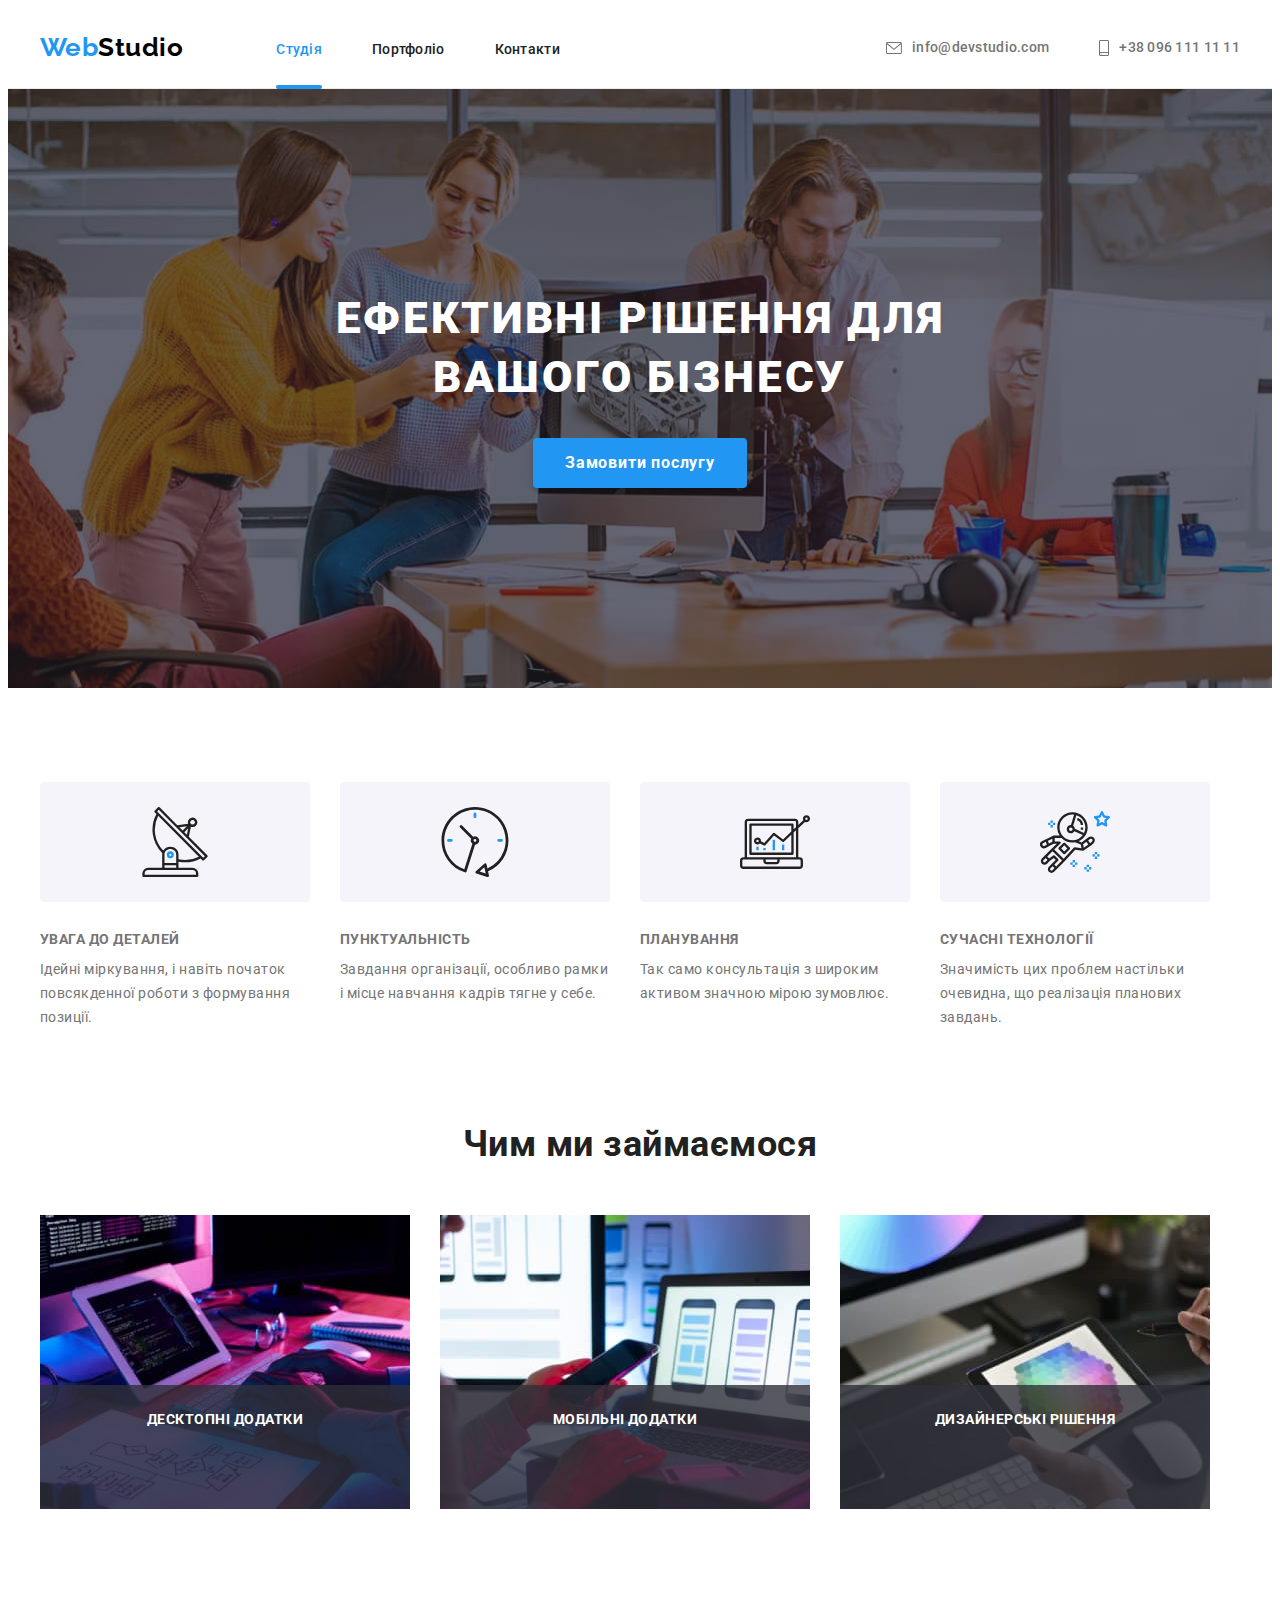
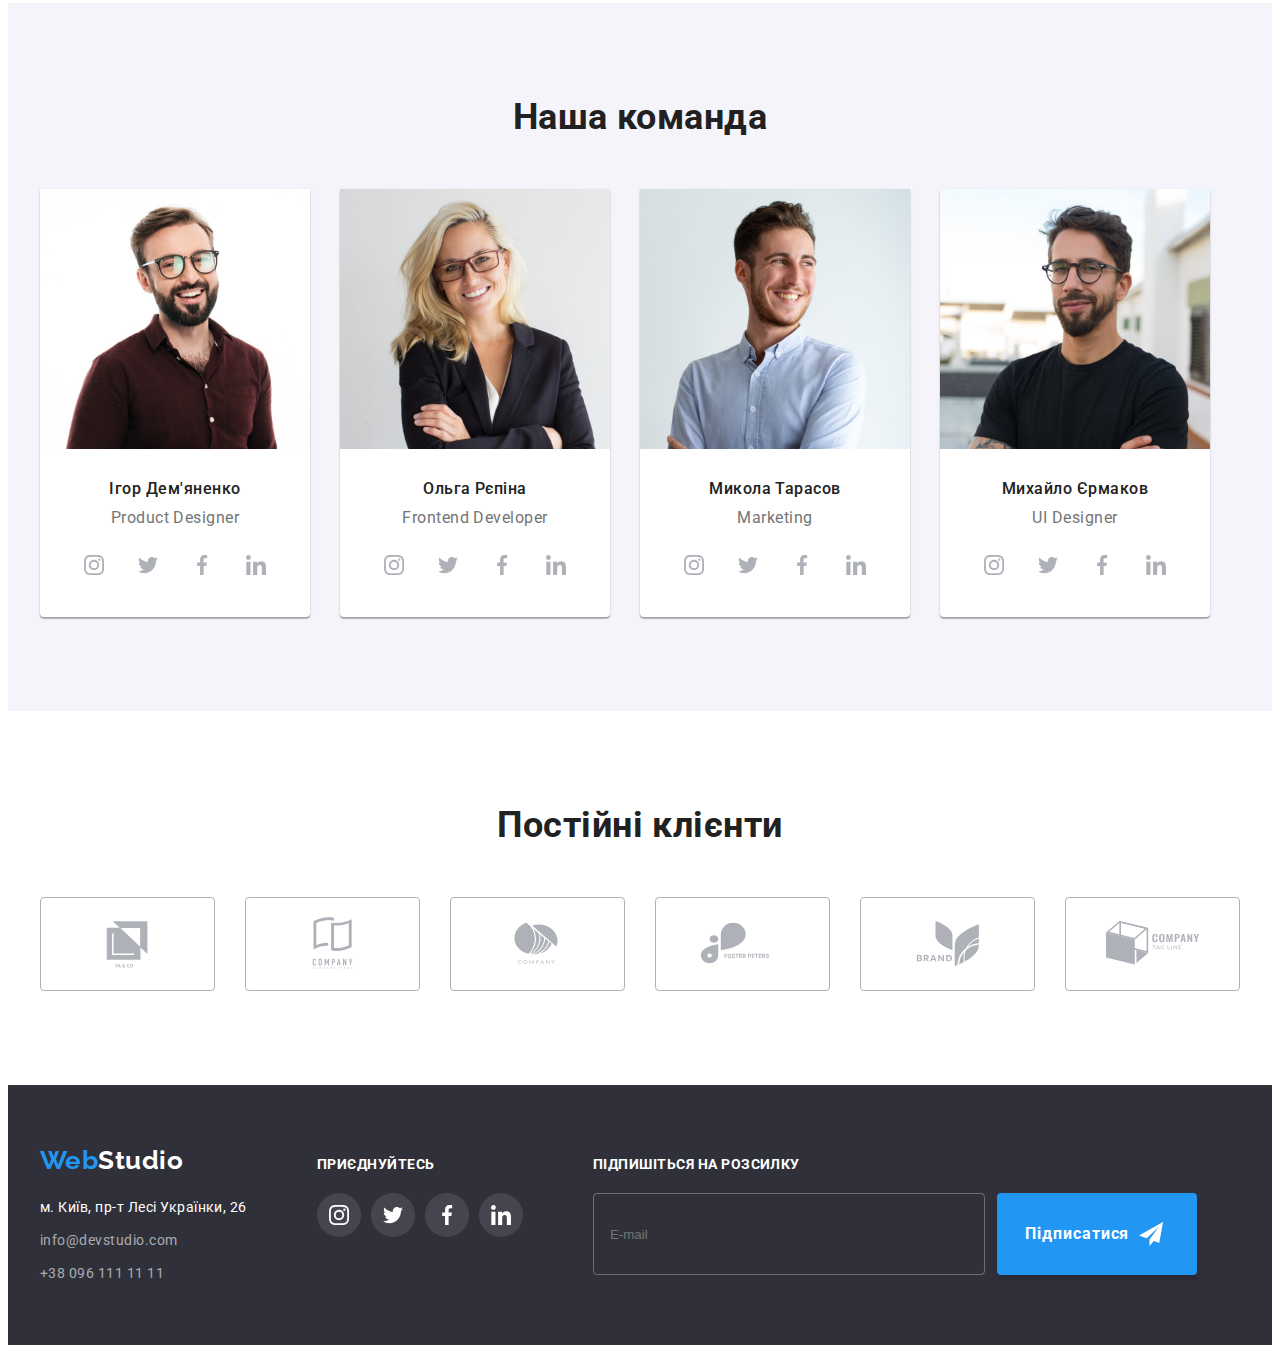
==== commit 6afda1e8: "finished remake on sass" ====
--- a/index.html
+++ b/index.html
@@ -19,7 +19,7 @@
       href="https://fonts.googleapis.com/css2?family=Raleway:wght@700&family=Roboto:wght@400;500;700;900&display=swap"
       rel="stylesheet"
     />
-    <link rel="stylesheet" href="./css/styles.css" />
+    <link rel="stylesheet" href="./css/main.min.css" />
     <title>WebStudio</title>
   </head>
   <body>
--- a/css/main.min.css
+++ b/css/main.min.css
@@ -0,0 +1 @@
+.visually-hidden{position:absolute;white-space:nowrap;width:1px;height:1px;overflow:hidden;border:0;padding:0;clip:rect(0 0 0 0);-webkit-clip-path:inset(50%);clip-path:inset(50%);margin:-1px}img{display:block;max-width:100%;height:auto}.list{list-style:none}h1,h2,h3,h4,h5,h6,p,ul{padding:0;margin:0}.container{width:1200px;margin-left:auto;margin-right:auto;padding:0 15px}.flex{display:-webkit-box;display:-ms-flexbox;display:flex;-webkit-box-align:center;-ms-flex-align:center;align-items:center}a{text-decoration:none}body{background-color:#fff;color:#757575;font-family:"Roboto",sans-serif;letter-spacing:.03em}.header{border-bottom:1px solid #ececec}.header-nav{display:-webkit-box;display:-ms-flexbox;display:flex;-webkit-box-align:center;-ms-flex-align:center;align-items:center;-webkit-box-pack:justify;-ms-flex-pack:justify;justify-content:space-between}.header__logo{margin-right:93px;color:#2196f3;font-size:26px;line-height:1.19;font-family:"Raleway",sans-serif;font-weight:700}.header__logo-accent{color:#000}.flex .header__logo{padding:24px 0 25px 0}.main-nav .main-nav__item:not(:last-child){margin-right:50px}.main-nav__link{position:relative;padding-top:32px;padding-bottom:32px;color:#212121;font-weight:500;font-size:14px;line-height:1.14;letter-spacing:.02em;-webkit-transition:color 250ms cubic-bezier(0.4, 0, 0.2, 1);transition:color 250ms cubic-bezier(0.4, 0, 0.2, 1)}.main-nav__link::after{position:absolute;content:"";left:0;bottom:0;-webkit-transform:scaleX(0);transform:scaleX(0);-webkit-transition:-webkit-transform 250ms cubic-bezier(0.4, 0, 0.2, 1);transition:-webkit-transform 250ms cubic-bezier(0.4, 0, 0.2, 1);transition:transform 250ms cubic-bezier(0.4, 0, 0.2, 1);transition:transform 250ms cubic-bezier(0.4, 0, 0.2, 1), -webkit-transform 250ms cubic-bezier(0.4, 0, 0.2, 1);width:100%;height:4px;background-color:#2196f3;border-radius:2px}.main-nav__link:hover::after{-webkit-transform:scaleX(1);transform:scaleX(1)}.main-nav__link:hover,.main-nav__link:focus{color:#2196f3}.link-current{color:#2196f3}.link-current::after{-webkit-transform:scaleX(1);transform:scaleX(1)}.auth-nav__link{display:-webkit-box;display:-ms-flexbox;display:flex;-webkit-box-align:center;-ms-flex-align:center;align-items:center;gap:10px;padding-top:32px;padding-bottom:32px;color:#757575;font-weight:500;font-size:14px;line-height:1.14;letter-spacing:.02em;-webkit-transition:color 250ms cubic-bezier(0.4, 0, 0.2, 1);transition:color 250ms cubic-bezier(0.4, 0, 0.2, 1)}.auth-nav__link:hover,.auth-nav__link:focus{color:#2196f3}.auth-nav__link:hover .auth-nav__icon,.auth-nav__link:focus .auth-nav__icon{fill:#2196f3}.auth-nav .auth-nav__item:not(:last-child){margin-right:50px}.auth-nav__icon{fill:#757575;-webkit-transition:fill 250ms cubic-bezier(0.4, 0, 0.2, 1);transition:fill 250ms cubic-bezier(0.4, 0, 0.2, 1)}.main-section{padding-top:200px;padding-bottom:200px;text-align:center;background-color:#c4c4c4;background-image:-webkit-gradient(linear, left top, right top, from(rgba(47, 48, 58, 0.4)), to(rgba(47, 48, 58, 0.4))),url(../images/hero-optimized.jpg);background-image:linear-gradient(to right, rgba(47, 48, 58, 0.4), rgba(47, 48, 58, 0.4)),url(../images/hero-optimized.jpg);background-repeat:no-repeat;background-position:50% 50%;max-width:1600px;margin:0 auto;background-size:cover}.main-section__button{margin-top:30px;padding:10px 32px;border:0;color:#fff;background-color:#2196f3;font-family:inherit;font-weight:700;font-size:16px;line-height:1.9;letter-spacing:.05em;-webkit-box-shadow:0px 4px 4px rgba(0,0,0,.15);box-shadow:0px 4px 4px rgba(0,0,0,.15);border-radius:4px;cursor:pointer;-webkit-transition:background-color 250ms cubic-bezier(0.4, 0, 0.2, 1);transition:background-color 250ms cubic-bezier(0.4, 0, 0.2, 1)}.main-section__button:hover,.main-section__button:focus{background-color:#188ce8}h1{text-align:center;margin-left:auto;margin-right:auto;font-weight:900;font-size:44px;line-height:1.35;letter-spacing:.06em;text-transform:uppercase;color:#fff}.backdrop{position:fixed;top:0;left:0;z-index:1;opacity:1;width:100%;height:100%;background-color:rgba(0,0,0,.2);-webkit-transition:opacity 250ms cubic-bezier(0.4, 0, 0.2, 1),visibility 250ms cubic-bezier(0.4, 0, 0.2, 1);transition:opacity 250ms cubic-bezier(0.4, 0, 0.2, 1),visibility 250ms cubic-bezier(0.4, 0, 0.2, 1)}.backdrop.is-hidden{opacity:0;visibility:hidden;pointer-events:none}.modal{position:absolute;top:50%;left:50%;width:528px;height:581px;background-color:#fff;-webkit-transform:translate(-50%, -50%) scale(1);transform:translate(-50%, -50%) scale(1);-webkit-transition:-webkit-transform 250ms cubic-bezier(0.4, 0, 0.2, 1);transition:-webkit-transform 250ms cubic-bezier(0.4, 0, 0.2, 1);transition:transform 250ms cubic-bezier(0.4, 0, 0.2, 1);transition:transform 250ms cubic-bezier(0.4, 0, 0.2, 1), -webkit-transform 250ms cubic-bezier(0.4, 0, 0.2, 1)}.backdrop.is-hidden .modal{-webkit-transform:translate(-50%, -50%) scale(1.1);transform:translate(-50%, -50%) scale(1.1)}.modal__button{position:absolute;right:8px;top:8px;width:30px;height:30px;border-radius:50%;border:1px solid rgba(0,0,0,.1);cursor:pointer;background-color:#fff;-webkit-transition:fill 250ms cubic-bezier(0.4, 0, 0.2, 1);transition:fill 250ms cubic-bezier(0.4, 0, 0.2, 1)}.modal__button:hover,.modal__button:focus{fill:#2196f3}.form{width:528px;padding:40px}.form-container{margin-bottom:12px;text-align:center}.form-container__title{font-weight:700;font-size:20px;line-height:1.15;color:#212121}.form-field{display:-webkit-box;display:-ms-flexbox;display:flex;-webkit-box-orient:vertical;-webkit-box-direction:normal;-ms-flex-direction:column;flex-direction:column;margin-bottom:10px}.form-field input{height:40px;padding-left:40px;width:100%;border:1px solid rgba(33,33,33,.2);border-radius:4px}.form-field__input{font-size:14px;-webkit-transition:border-color 250ms cubic-bezier(0.4, 0, 0.2, 1);transition:border-color 250ms cubic-bezier(0.4, 0, 0.2, 1)}.form-field__input:hover,.form-field__input:focus{border-color:#2196f3}.form-field input::-webkit-input-placeholder{color:rgba(117,117,117,.5)}.form-field input::-moz-placeholder{color:rgba(117,117,117,.5)}.form-field input:-ms-input-placeholder{color:rgba(117,117,117,.5)}.form-field input::-ms-input-placeholder{color:rgba(117,117,117,.5)}.form-field input::placeholder{color:rgba(117,117,117,.5)}.form-field__input:hover+.form-field__icon,.form-field__input:focus+.form-field__icon{fill:#2196f3}.form-field__icon{position:absolute;top:50%;left:12px;-webkit-transform:translateY(-50%);transform:translateY(-50%);-webkit-transition:fill 250ms cubic-bezier(0.4, 0, 0.2, 1);transition:fill 250ms cubic-bezier(0.4, 0, 0.2, 1)}.form-field__label{margin-bottom:4px;font-size:12px}textarea{height:120px;padding:12px 16px;resize:none;font-size:12px;border:1px solid rgba(33,33,33,.2);border-radius:4px;-webkit-transition:border-color 250ms cubic-bezier(0.4, 0, 0.2, 1);transition:border-color 250ms cubic-bezier(0.4, 0, 0.2, 1)}textarea:hover,textarea:focus{border-color:#2196f3}.checkbox-container{position:relative;display:-webkit-box;display:-ms-flexbox;display:flex;margin-top:20px;font-size:14px;line-height:1.7}.checkbox-container__icon{position:absolute;top:50%;left:14px;-webkit-transform:translateY(-50%);transform:translateY(-50%);fill:#fff;border:2px solid #000;border-radius:2px;background-color:#fff}.checkbox-container__link{position:relative;color:#2196f3}.checkbox-container__link::after{position:absolute;content:"";left:0;bottom:0;width:100%;border-bottom:1px solid #2196f3}.checkbox-container__label{padding-left:37px}.checkbox-container__input:checked+.checkbox-container__icon{fill:#fff;background-color:#2196f3;border:none}.form-control{position:relative}.submit-container{display:-webkit-box;display:-ms-flexbox;display:flex;-webkit-box-pack:center;-ms-flex-pack:center;justify-content:center}.submit-container__button{margin-top:30px;padding:10px 52px;border:0;color:#fff;background-color:#2196f3;font-family:inherit;font-weight:700;font-size:16px;line-height:1.9;letter-spacing:.06em;-webkit-box-shadow:0px 4px 4px rgba(0,0,0,.15);box-shadow:0px 4px 4px rgba(0,0,0,.15);border-radius:4px;cursor:pointer;-webkit-transition:background-color 250ms cubic-bezier(0.4, 0, 0.2, 1);transition:background-color 250ms cubic-bezier(0.4, 0, 0.2, 1)}.submit-container__button:hover,.submit-container__button:focus{background-color:#188ce8}.advantages-section{padding-top:94px;padding-bottom:94px}.advantages-section__list{display:-webkit-box;display:-ms-flexbox;display:flex}.advantages-section__image{height:120px;background-color:#f5f4fa;margin-bottom:30px;display:-webkit-box;display:-ms-flexbox;display:flex;-webkit-box-align:center;-ms-flex-align:center;align-items:center;-webkit-box-pack:center;-ms-flex-pack:center;justify-content:center;border-radius:4px}.advantages-section__item{width:270px}.advantages-section__item:not(:last-child){margin-right:30px;margin-left:0}.advantages-section__title{margin-bottom:10px;font-weight:700;font-size:14px;line-height:1.14;color:#757575}.advantages-section__text{font-weight:400;font-size:14px;line-height:1.7}.employment-section{padding-bottom:94px}.employment-section__title{margin-bottom:50px;text-align:center;font-weight:700;font-size:36px;line-height:1.16;color:#212121}.employment-section__list{display:-webkit-box;display:-ms-flexbox;display:flex}.employment-section__item:not(:last-child){margin-right:30px}.employment-section__item{position:relative;overflow:hidden}.employment-section__text{position:absolute;width:100%;height:70px;bottom:0;padding-top:27px;padding-bottom:27px;background-color:rgba(47,48,58,.8)}.employment-section__subtitle{font-weight:700;font-size:14px;line-height:1.14;text-align:center;text-transform:uppercase;color:#fff}.team-section{padding-top:94px;padding-bottom:94px;background-color:#f5f4fa}.team-section__title{margin-bottom:50px;text-align:center;font-weight:700;font-size:36px;line-height:1.16;color:#212121}.team-section__list{display:-webkit-box;display:-ms-flexbox;display:flex}.team-section__item{background-color:#fff;width:270px;-webkit-box-shadow:0px 1px 3px rgba(0,0,0,.12),0px 1px 1px rgba(0,0,0,.14),0px 2px 1px rgba(0,0,0,.2);box-shadow:0px 1px 3px rgba(0,0,0,.12),0px 1px 1px rgba(0,0,0,.14),0px 2px 1px rgba(0,0,0,.2);border-radius:0px 0px 4px 4px}.team-section__item:not(:last-child){margin-right:30px}.team-section__subtitle{margin-bottom:10px;margin-top:30px;font-weight:500;font-size:16px;line-height:1.2;text-align:center;color:#212121}.team-section__text{margin-bottom:16px;font-size:16px;line-height:1.2;text-align:center}.net-list{display:-webkit-box;display:-ms-flexbox;display:flex;-webkit-box-pack:center;-ms-flex-pack:center;justify-content:center;gap:10px;padding-bottom:30px}.net-list__link{display:-webkit-box;display:-ms-flexbox;display:flex;-webkit-box-pack:center;-ms-flex-pack:center;justify-content:center;-webkit-box-align:center;-ms-flex-align:center;align-items:center;height:44px;width:44px;border-radius:50%;-webkit-transition:background-color 250ms cubic-bezier(0.4, 0, 0.2, 1);transition:background-color 250ms cubic-bezier(0.4, 0, 0.2, 1)}.net-list__link:hover,.net-list__link:focus{background-color:#2196f3;border-radius:50%}.net-list__link:hover .net-list__icon,.net-list__link:focus .net-list__icon{fill:#fff}.net-list__icon{fill:#afb1b8;-webkit-transition:fill 250ms cubic-bezier(0.4, 0, 0.2, 1);transition:fill 250ms cubic-bezier(0.4, 0, 0.2, 1)}.clients-section{padding-top:94px;padding-bottom:94px}.clients-section__title{margin-bottom:50px;text-align:center;font-weight:700;font-size:36px;line-height:1.16;color:#212121}.clients-section__list{display:-webkit-box;display:-ms-flexbox;display:flex;gap:30px}.clients-section__item{width:calc((1170% - 150px)/6)}.clients-section__link{display:-webkit-box;display:-ms-flexbox;display:flex;-webkit-box-pack:center;-ms-flex-pack:center;justify-content:center;-webkit-box-align:center;-ms-flex-align:center;align-items:center;height:92px;border:1px solid #afb1b8;border-radius:4px;-webkit-transition:border 250ms cubic-bezier(0.4, 0, 0.2, 1);transition:border 250ms cubic-bezier(0.4, 0, 0.2, 1)}.clients-section__link:hover,.clients-section__link:focus{border:1px solid #2196f3;border-radius:4px}.clients-section__link:hover .clients-section__icon,.clients-section__link:focus .clients-section__icon{fill:#2196f3}.clients-section__icon{fill:#afb1b8;-webkit-transition:fill 250ms cubic-bezier(0.4, 0, 0.2, 1);transition:fill 250ms cubic-bezier(0.4, 0, 0.2, 1)}.footer-container{display:-webkit-box;display:-ms-flexbox;display:flex;-webkit-box-align:baseline;-ms-flex-align:baseline;align-items:baseline;gap:70px}.footer{background-color:#2f303a;padding:60px 0}.footer__nav{font-weight:400;font-size:14px;line-height:1.7;color:rgba(255,255,255,.6);-webkit-transition:color 250ms cubic-bezier(0.4, 0, 0.2, 1);transition:color 250ms cubic-bezier(0.4, 0, 0.2, 1)}.footer__nav-link{font-weight:400;font-size:14px;line-height:1.7;color:#fff}.footer__nav:hover,.footer__nav:focus{color:#2196f3}.footer__logo{display:block;margin-bottom:20px;color:#2196f3;font-size:26px;line-height:1.19;font-family:"Raleway",sans-serif;font-weight:700}.footer__logo-accent{color:#fff}.footer__address{display:-webkit-box;display:-ms-flexbox;display:flex;-webkit-box-orient:vertical;-webkit-box-direction:normal;-ms-flex-direction:column;flex-direction:column}.footer__link-title{padding-bottom:20px;font-weight:700;font-size:14px;line-height:1.14;text-transform:uppercase;color:#fff}.footer__contacts{display:-webkit-box;display:-ms-flexbox;display:flex;-webkit-box-orient:vertical;-webkit-box-direction:normal;-ms-flex-direction:column;flex-direction:column;gap:9px}.footer__net-list{display:-webkit-box;display:-ms-flexbox;display:flex;-webkit-box-pack:center;-ms-flex-pack:center;justify-content:center;gap:10px}.footer__net-link{display:-webkit-box;display:-ms-flexbox;display:flex;-webkit-box-pack:center;-ms-flex-pack:center;justify-content:center;-webkit-box-align:center;-ms-flex-align:center;align-items:center;height:44px;width:44px;background-color:rgba(255,255,255,.1);border-radius:50%;-webkit-transition:background-color 250ms cubic-bezier(0.4, 0, 0.2, 1);transition:background-color 250ms cubic-bezier(0.4, 0, 0.2, 1)}.footer__net-link:hover,.footer__net-link:focus{background-color:#2196f3;border-radius:50%}.footer__net-icon{fill:#fff}.footer-link{padding-top:12px}address{font-style:normal}.footer__form{display:-webkit-box;display:-ms-flexbox;display:flex;gap:12px}.footer__input{width:358px;height:50px;padding:15px 16px;background-color:rgba(0,0,0,0);color:#fff;border:1px solid rgba(255,255,255,.3);border-radius:4px}.footer__form-button{display:-webkit-box;display:-ms-flexbox;display:flex;-webkit-box-align:center;-ms-flex-align:center;align-items:center;gap:10px;padding:10px 28px;border:0;min-width:200px;text-align:left;color:#fff;background-color:#2196f3;font-family:inherit;font-weight:700;font-size:16px;line-height:1.9;letter-spacing:.06em;-webkit-box-shadow:0px 4px 4px rgba(0,0,0,.15);box-shadow:0px 4px 4px rgba(0,0,0,.15);border-radius:4px;cursor:pointer;-webkit-transition:background-color 250ms cubic-bezier(0.4, 0, 0.2, 1);transition:background-color 250ms cubic-bezier(0.4, 0, 0.2, 1)}.footer__form-button:hover,.footer__form-button:focus{background-color:#188ce8}.footer__button-icon{fill:#fff}input:-webkit-autofill,input:-webkit-autofill:focus{-webkit-transition:background-color 600000s 0s,color 600000s 0s;transition:background-color 600000s 0s,color 600000s 0s}input[data-autocompleted]{background-color:rgba(0,0,0,0) !important}/*# sourceMappingURL=main.min.css.map */